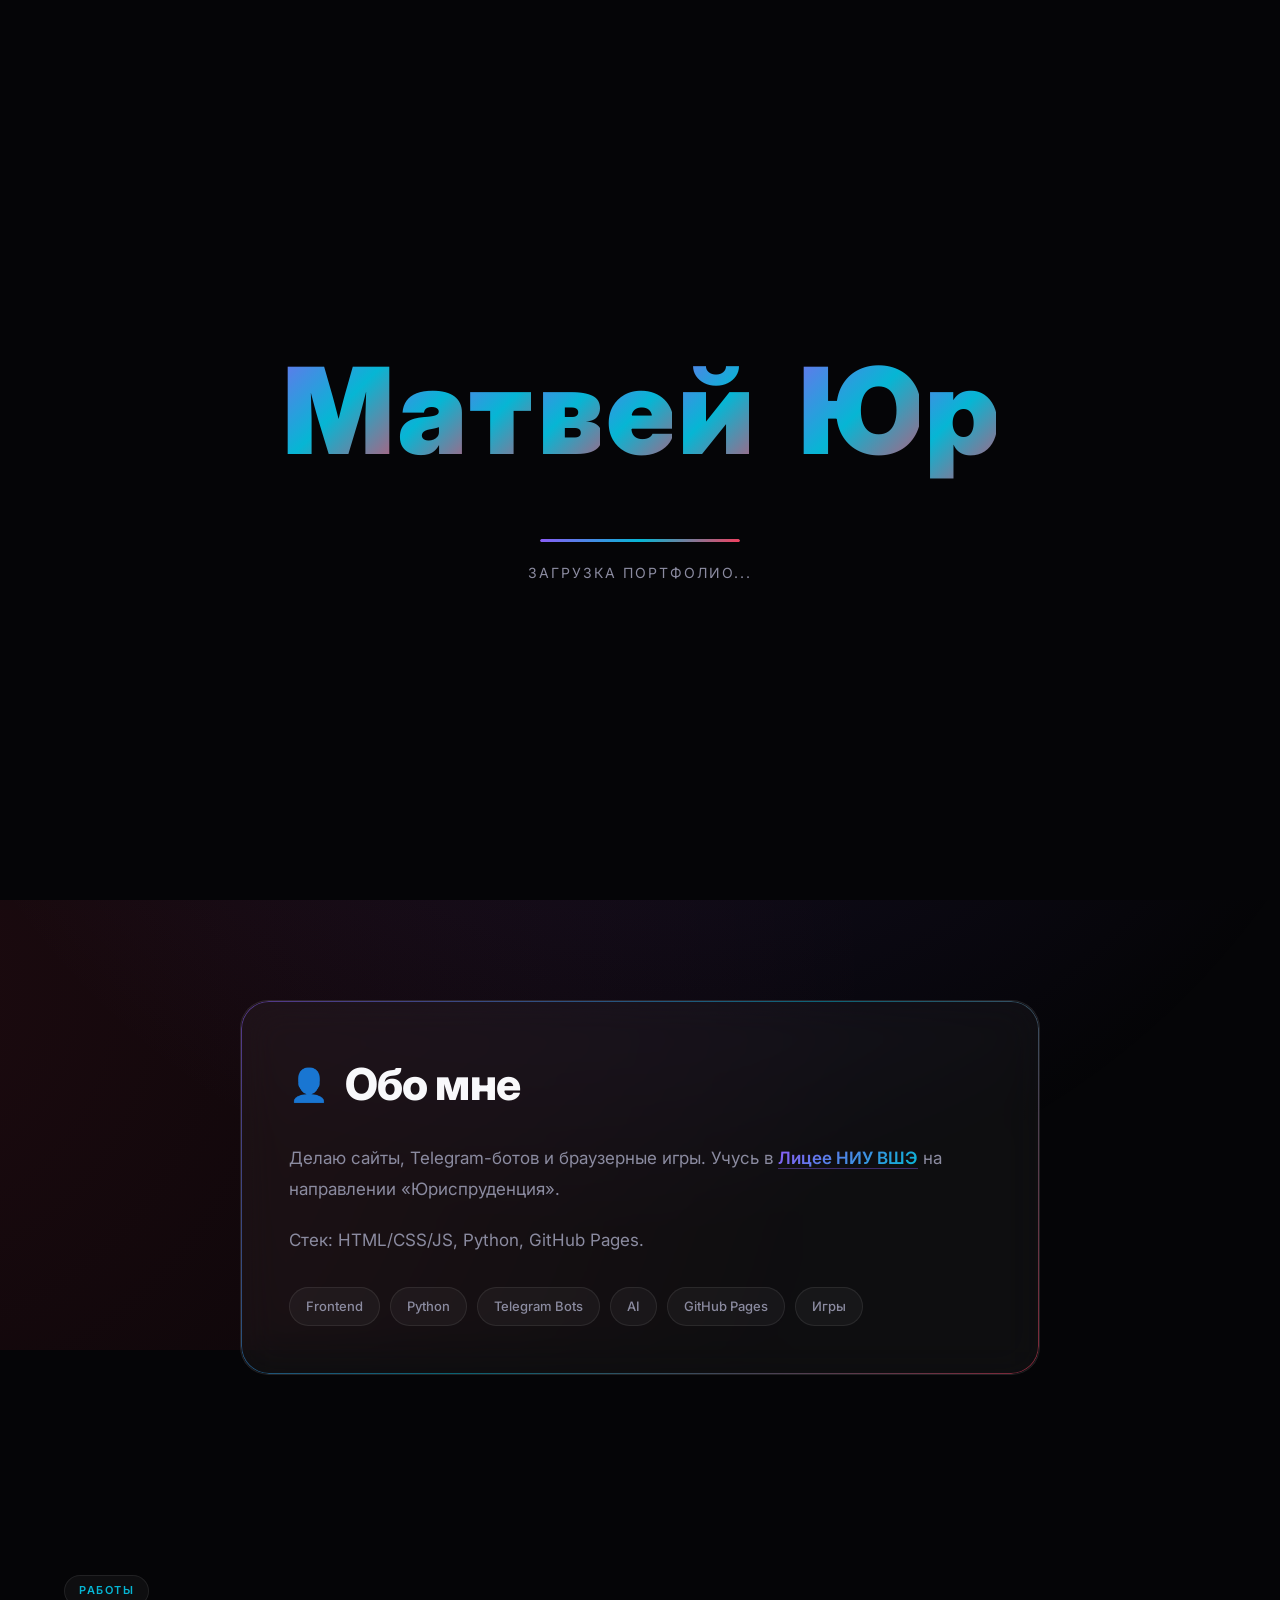
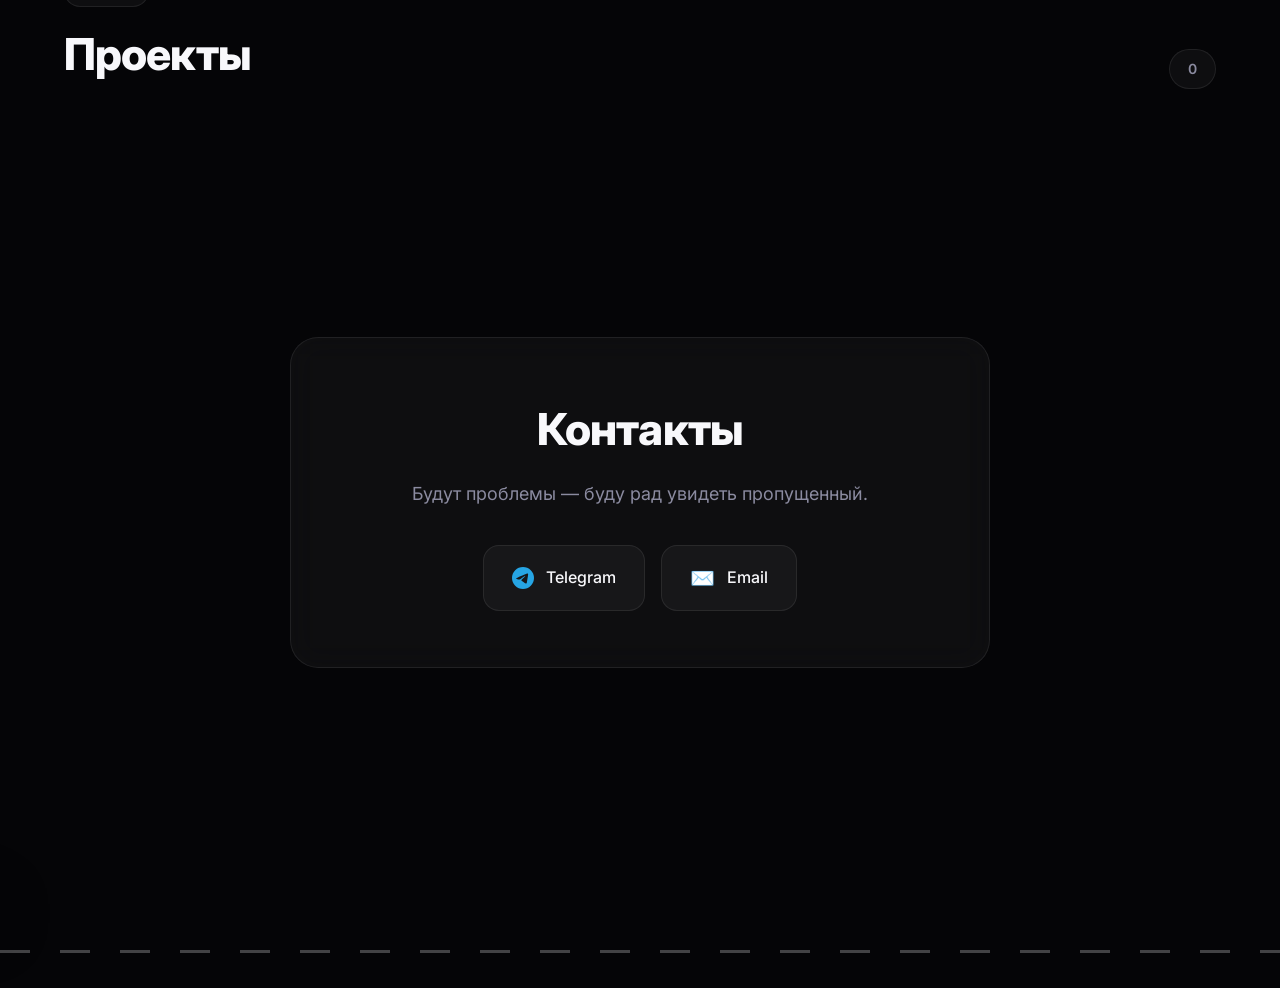
==== index.html @ 7dfa9c14 "Smaller single SVG car with SVG-native wheel rotation" ====
<!DOCTYPE html>
<html lang="ru">
<head>
    <meta charset="UTF-8">
    <meta name="viewport" content="width=device-width, initial-scale=1.0">
    <title>Матвей Юр | Портфолио</title>
    <meta name="description" content="Портфолио Матвея Юра: сайты, боты, игры и эксперименты.">
    <link rel="stylesheet" href="assets/css/style.css">
    <link rel="preconnect" href="https://fonts.googleapis.com">
    <link rel="preconnect" href="https://fonts.gstatic.com" crossorigin>
    <link href="https://fonts.googleapis.com/css2?family=Inter:wght@300;400;500;600;700;800;900&display=swap" rel="stylesheet">
</head>
<body>
    <!-- Loader -->
    <div id="loader" class="loader">
        <div class="loader-content">
            <div class="loader-name">
                <span class="loader-letter">М</span>
                <span class="loader-letter">а</span>
                <span class="loader-letter">т</span>
                <span class="loader-letter">в</span>
                <span class="loader-letter">е</span>
                <span class="loader-letter">й</span>
                <span class="loader-space"></span>
                <span class="loader-letter">Ю</span>
                <span class="loader-letter">р</span>
            </div>
            <div class="loader-bar">
                <div class="loader-progress"></div>
            </div>
            <div class="loader-text">Загрузка портфолио...</div>
        </div>
    </div>

    <!-- Background effects -->
    <div class="gradient-bg"></div>
    <canvas id="particles" class="particles"></canvas>
    <div class="noise-overlay"></div>

    <!-- Navigation -->
    <nav class="nav">
        <a href="#hero" class="nav-logo">МЮ</a>
        <div class="nav-links">
            <a href="#about" class="nav-link">Обо мне</a>
            <a href="#projects" class="nav-link">Проекты</a>
            <a href="#contacts" class="nav-link">Контакты</a>
        </div>
    </nav>

    <!-- Main content -->
    <main class="main">
        <!-- Hero -->
        <section id="hero" class="hero">
            <div class="hero-glow"></div>
            <div class="hero-inner">
                <div class="hero-text">
                    <div class="hero-badge">Портфолио</div>
                    <h1 class="hero-title">
                        <span class="hero-title-line">Матвей</span>
                        <span class="hero-title-line hero-title-accent">Юр</span>
                    </h1>
                    <p class="hero-subtitle" id="hero-subtitle"></p>
                    <div class="hero-actions">
                        <a href="#projects" class="hero-button hero-button-primary">Смотреть проекты</a>
                        <a href="#contacts" class="hero-button hero-button-secondary">Связаться</a>
                    </div>
                </div>
                <div class="hero-image-wrap">
                    <div class="hero-image-frame" id="hero-image-frame">
                        <img src="assets/images/hero.jpg" alt="Матвей Юр" class="hero-image">
                    </div>
                </div>
            </div>
            <div class="hero-scroll">
                <span class="hero-scroll-text">Scroll</span>
                <div class="hero-scroll-line"></div>
            </div>
        </section>

        <!-- About -->
        <section id="about" class="about-section reveal">
            <div class="about-card">
                <div class="about-card-border"></div>
                <div class="about-header">
                    <span class="about-icon">👤</span>
                    <h2 class="section-title">Обо мне</h2>
                </div>
                <p class="about-text">
                    Делаю сайты, Telegram-ботов и браузерные игры. Учусь в <a href="https://school.hse.ru/" target="_blank" rel="noopener noreferrer" class="about-link">Лицее НИУ ВШЭ</a> на направлении «Юриспруденция».
                </p>
                <p class="about-text">
                    Стек: HTML/CSS/JS, Python, GitHub Pages.
                </p>
                <div class="about-tags">
                    <span class="about-tag">Frontend</span>
                    <span class="about-tag">Python</span>
                    <span class="about-tag">Telegram Bots</span>
                    <span class="about-tag">AI</span>
                    <span class="about-tag">GitHub Pages</span>
                    <span class="about-tag">Игры</span>
                </div>
            </div>
        </section>

        <!-- Projects -->
        <section id="projects" class="projects-section reveal">
            <div class="section-header">
                <div class="section-header-left">
                    <span class="section-badge">Работы</span>
                    <h2 class="section-title">Проекты</h2>
                </div>
                <span class="project-count" id="project-count">0</span>
            </div>
            <div class="projects-grid" id="projects-grid">
                <!-- Карточки проектов загружаются из projects.json -->
            </div>
        </section>

        <!-- Contacts -->
        <section id="contacts" class="contacts-section reveal">
            <div class="contacts-card">
                <h2 class="section-title">Контакты</h2>
                <p class="contacts-text">Будут проблемы — буду рад увидеть пропущенный.</p>
                <div class="contacts-links">
                    <a href="https://t.me/Matveyika" class="contact-link" target="_blank" rel="noopener noreferrer">
                        <span class="contact-icon contact-icon-telegram">
                            <svg viewBox="0 0 24 24" fill="currentColor" aria-hidden="true">
                                <path d="M11.944 0A12 12 0 0 0 0 12a12 12 0 0 0 12 12 12 12 0 0 0 12-12A12 12 0 0 0 12 0a12 12 0 0 0-.056 0zm4.962 7.224c.1-.002.321.023.465.14a.506.506 0 0 1 .171.325c.016.093.036.306.02.472-.18 1.898-.962 6.502-1.36 8.627-.168.9-.499 1.201-.82 1.23-.696.065-1.225-.46-1.9-.902-1.056-.693-1.653-1.124-2.678-1.8-1.185-.78-.417-1.21.258-1.91.177-.184 3.247-2.977 3.307-3.23.007-.032.014-.15-.056-.212s-.174-.041-.249-.024c-.106.024-1.793 1.14-5.061 3.345-.48.33-.913.49-1.302.48-.428-.008-1.252-.241-1.865-.44-.751-.245-1.349-.374-1.297-.789.027-.216.325-.437.893-.663 3.498-1.524 5.83-2.529 6.998-3.014 3.332-1.386 4.025-1.627 4.476-1.635z"/>
                            </svg>
                        </span>
                        <span>Telegram</span>
                    </a>
                    <a href="mailto:burmaldacasino@proton.me" class="contact-link">
                        <span class="contact-icon">✉️</span>
                        <span>Email</span>
                    </a>
                </div>
            </div>
        </section>

        <!-- Car Animation -->
        <section class="car-section reveal">
            <div class="car-road"></div>
            <div class="car-scene">
                <div class="car-wrapper">
                    <svg class="car-body" viewBox="0 0 160 70" fill="none" xmlns="http://www.w3.org/2000/svg">
                        <ellipse cx="80" cy="63" rx="68" ry="4" fill="rgba(0,0,0,0.4)"/>
                        <path d="M12 55 L12 37 Q12 31 18 30 L48 29 L62 15 L120 14 L140 28 L157 30 Q162 31 162 37 L162 54 Q162 59 157 59 L144 59 A17 17 0 0 1 110 59 L58 59 A17 17 0 0 1 24 59 L18 59 Q12 59 12 55 Z" fill="#f8f8fb"/>
                        <path d="M12 55 L12 37 Q12 31 18 30 L48 29 L62 15 L120 14 L140 28 L157 30 Q162 31 162 37 L162 54 Q162 59 157 59 L144 59 A17 17 0 0 1 110 59 L58 59 A17 17 0 0 1 24 59 L18 59 Q12 59 12 55 Z" stroke="rgba(255,255,255,0.2)" stroke-width="1" fill="none"/>
                        <path d="M64 18 L118 17 L135 28 L66 28 Z" fill="#111827"/>
                        <path d="M50 30 L60 19 L60 28 Z" fill="#111827"/>
                        <line x1="68" y1="28" x2="68" y2="56" stroke="#e5e7eb" stroke-width="1.5"/>
                        <rect x="72" y="38" width="11" height="2.5" rx="1" fill="#9ca3af"/>
                        <text x="76" y="50" font-family="Inter, sans-serif" font-size="6.5" font-weight="800" fill="#111827" letter-spacing="0.2">#СЕЛА-ДАЛА</text>
                        <ellipse cx="160" cy="39" rx="2" ry="5" fill="#fef08a"/>
                        <ellipse cx="14" cy="39" rx="1.5" ry="4" fill="#dc2626"/>

                        <g class="wheel">
                            <animateTransform attributeName="transform" type="rotate" from="0 46 59" to="360 46 59" dur="0.5s" repeatCount="indefinite"/>
                            <circle cx="46" cy="59" r="14" fill="#111827"/>
                            <circle cx="46" cy="59" r="9" fill="#e5e7eb"/>
                            <circle cx="46" cy="59" r="4" fill="#374151"/>
                            <line x1="46" y1="45" x2="46" y2="73" stroke="#6b7280" stroke-width="2"/>
                            <line x1="32" y1="59" x2="60" y2="59" stroke="#6b7280" stroke-width="2"/>
                        </g>
                        <g class="wheel">
                            <animateTransform attributeName="transform" type="rotate" from="0 127 59" to="360 127 59" dur="0.5s" repeatCount="indefinite"/>
                            <circle cx="127" cy="59" r="14" fill="#111827"/>
                            <circle cx="127" cy="59" r="9" fill="#e5e7eb"/>
                            <circle cx="127" cy="59" r="4" fill="#374151"/>
                            <line x1="127" y1="45" x2="127" y2="73" stroke="#6b7280" stroke-width="2"/>
                            <line x1="113" y1="59" x2="141" y2="59" stroke="#6b7280" stroke-width="2"/>
                        </g>
                    </svg>
                </div>
            </div>
        </section>
    </main>

    <script src="assets/js/main.js"></script>
</body>
</html>
---- assets/css/style.css ----
:root {
    --bg: #050507;
    --bg-secondary: #0c0c12;
    --surface: rgba(255, 255, 255, 0.04);
    --surface-hover: rgba(255, 255, 255, 0.08);
    --border: rgba(255, 255, 255, 0.08);
    --border-hover: rgba(255, 255, 255, 0.2);
    --text: #f8f8fb;
    --text-muted: #8b8ba0;
    --accent: #8b5cf6;
    --accent-2: #06b6d4;
    --accent-3: #f43f5e;
    --accent-gradient: linear-gradient(135deg, #8b5cf6 0%, #06b6d4 50%, #f43f5e 100%);
    --accent-gradient-soft: linear-gradient(135deg, rgba(139, 92, 246, 0.4) 0%, rgba(6, 182, 212, 0.4) 100%);
    --card-shadow: 0 8px 32px rgba(0, 0, 0, 0.4);
    --radius: 28px;
    --radius-sm: 16px;
    --transition: all 0.4s cubic-bezier(0.4, 0, 0.2, 1);
}

* {
    margin: 0;
    padding: 0;
    box-sizing: border-box;
}

html {
    scroll-behavior: smooth;
}

body {
    font-family: 'Inter', -apple-system, BlinkMacSystemFont, sans-serif;
    background: var(--bg);
    color: var(--text);
    min-height: 100vh;
    overflow-x: hidden;
    line-height: 1.6;
}

::-webkit-scrollbar {
    width: 8px;
}

::-webkit-scrollbar-track {
    background: var(--bg);
}

::-webkit-scrollbar-thumb {
    background: var(--accent);
    border-radius: 4px;
}

::-webkit-scrollbar-thumb:hover {
    background: var(--accent-2);
}

/* Loader */
.loader {
    position: fixed;
    inset: 0;
    background: var(--bg);
    display: flex;
    align-items: center;
    justify-content: center;
    z-index: 9999;
    transition: opacity 0.8s ease, visibility 0.8s ease;
}

.loader.hidden {
    opacity: 0;
    visibility: hidden;
    pointer-events: none;
}

.loader-content {
    text-align: center;
    padding: 40px;
}

.loader-name {
    font-size: clamp(36px, 10vw, 120px);
    font-weight: 900;
    letter-spacing: -0.03em;
    margin-bottom: 32px;
    display: flex;
    justify-content: center;
    flex-wrap: wrap;
    gap: 0.05em;
}

.loader-letter {
    display: inline-block;
    background: var(--accent-gradient);
    -webkit-background-clip: text;
    -webkit-text-fill-color: transparent;
    background-clip: text;
    opacity: 0;
    transform: translateY(40px) rotateX(-90deg);
    animation: letterReveal 0.6s cubic-bezier(0.4, 0, 0.2, 1) forwards;
}

.loader-space {
    width: 0.3em;
}

.loader-letter:nth-child(1) { animation-delay: 0.1s; }
.loader-letter:nth-child(2) { animation-delay: 0.18s; }
.loader-letter:nth-child(3) { animation-delay: 0.26s; }
.loader-letter:nth-child(4) { animation-delay: 0.34s; }
.loader-letter:nth-child(5) { animation-delay: 0.42s; }
.loader-letter:nth-child(6) { animation-delay: 0.50s; }
.loader-letter:nth-child(7) { animation-delay: 0.58s; }
.loader-letter:nth-child(8) { animation-delay: 0.66s; }
.loader-letter:nth-child(9) { animation-delay: 0.74s; }

@keyframes letterReveal {
    to {
        opacity: 1;
        transform: translateY(0) rotateX(0);
    }
}

.loader-bar {
    width: 200px;
    height: 3px;
    background: rgba(255, 255, 255, 0.1);
    border-radius: 2px;
    overflow: hidden;
    margin: 0 auto 20px;
}

.loader-progress {
    width: 0%;
    height: 100%;
    background: var(--accent-gradient);
    border-radius: 2px;
    animation: loading 2s cubic-bezier(0.4, 0, 0.2, 1) forwards;
    box-shadow: 0 0 20px rgba(139, 92, 246, 0.5);
}

.loader-text {
    color: var(--text-muted);
    font-size: 14px;
    letter-spacing: 2px;
    text-transform: uppercase;
    animation: pulse 2s ease-in-out infinite;
}

@keyframes loading {
    0% { width: 0%; }
    50% { width: 70%; }
    100% { width: 100%; }
}

@keyframes pulse {
    0%, 100% { opacity: 0.5; }
    50% { opacity: 1; }
}

/* Background */
.gradient-bg {
    position: fixed;
    top: -50%;
    left: -50%;
    width: 200%;
    height: 200%;
    background: radial-gradient(circle at 50% 50%, rgba(139, 92, 246, 0.15) 0%, transparent 50%),
                radial-gradient(circle at 80% 20%, rgba(6, 182, 212, 0.1) 0%, transparent 40%),
                radial-gradient(circle at 20% 80%, rgba(244, 63, 94, 0.1) 0%, transparent 40%);
    animation: gradientMove 20s ease-in-out infinite;
    pointer-events: none;
    z-index: 0;
}

@keyframes gradientMove {
    0%, 100% { transform: translate(0, 0) rotate(0deg); }
    33% { transform: translate(2%, 2%) rotate(5deg); }
    66% { transform: translate(-2%, 1%) rotate(-5deg); }
}

.particles {
    position: fixed;
    top: 0;
    left: 0;
    width: 100%;
    height: 100%;
    pointer-events: none;
    z-index: 1;
}

.noise-overlay {
    position: fixed;
    inset: 0;
    background-image: url("data:image/svg+xml,%3Csvg viewBox='0 0 256 256' xmlns='http://www.w3.org/2000/svg'%3E%3Cfilter id='noiseFilter'%3E%3CfeTurbulence type='fractalNoise' baseFrequency='0.9' numOctaves='4' stitchTiles='stitch'/%3E%3C/filter%3E%3Crect width='100%25' height='100%25' filter='url(%23noiseFilter)'/%3E%3C/svg%3E");
    opacity: 0.03;
    pointer-events: none;
    z-index: 2;
}

/* Navigation */
.nav {
    position: fixed;
    top: 0;
    left: 0;
    right: 0;
    display: flex;
    align-items: center;
    justify-content: space-between;
    padding: 20px 40px;
    z-index: 100;
    background: linear-gradient(to bottom, rgba(5, 5, 7, 0.8), transparent);
    backdrop-filter: blur(10px);
    transition: var(--transition);
}

.nav.scrolled {
    background: rgba(5, 5, 7, 0.9);
    border-bottom: 1px solid var(--border);
}

.nav-logo {
    font-size: 24px;
    font-weight: 900;
    background: var(--accent-gradient);
    -webkit-background-clip: text;
    -webkit-text-fill-color: transparent;
    background-clip: text;
    text-decoration: none;
}

.nav-links {
    display: flex;
    gap: 32px;
}

.nav-link {
    color: var(--text-muted);
    text-decoration: none;
    font-size: 14px;
    font-weight: 500;
    transition: var(--transition);
    position: relative;
}

.nav-link::after {
    content: '';
    position: absolute;
    bottom: -6px;
    left: 0;
    width: 0;
    height: 2px;
    background: var(--accent-gradient);
    transition: width 0.3s ease;
}

.nav-link:hover {
    color: var(--text);
}

.nav-link:hover::after {
    width: 100%;
}

/* Main */
.main {
    position: relative;
    z-index: 3;
    max-width: 1200px;
    margin: 0 auto;
    padding: 0 24px;
}

/* Hero */
.hero {
    min-height: 100vh;
    display: flex;
    flex-direction: column;
    align-items: center;
    justify-content: center;
    text-align: center;
    position: relative;
    padding: 120px 0 80px;
}

.hero-glow {
    position: absolute;
    width: 600px;
    height: 600px;
    background: radial-gradient(circle, rgba(139, 92, 246, 0.3) 0%, transparent 70%);
    border-radius: 50%;
    filter: blur(60px);
    animation: glowPulse 4s ease-in-out infinite;
    pointer-events: none;
}

@keyframes glowPulse {
    0%, 100% { transform: scale(1); opacity: 0.6; }
    50% { transform: scale(1.2); opacity: 0.9; }
}

.hero-inner {
    position: relative;
    z-index: 2;
    width: 100%;
    max-width: 1200px;
    display: grid;
    grid-template-columns: 1fr 1fr;
    align-items: center;
    gap: 60px;
    text-align: left;
}

.hero-text {
    max-width: 600px;
}

.hero-image-wrap {
    display: flex;
    justify-content: center;
    align-items: center;
    animation: fadeUp 0.8s ease-out 0.5s both;
    perspective: 1000px;
    transform-style: preserve-3d;
}

.hero-image-frame {
    position: relative;
    padding: 0;
    border-radius: 32px;
    background: transparent;
    transform-style: preserve-3d;
    transition: transform 0.15s ease-out;
    will-change: transform;
}

.hero-image-frame::before {
    content: '';
    position: absolute;
    inset: -20px;
    border-radius: 40px;
    background: var(--accent-gradient);
    filter: blur(40px);
    z-index: -1;
    opacity: 0.35;
    transform: translateZ(-50px);
}

.hero-image-frame::after {
    content: '';
    position: absolute;
    bottom: -30px;
    left: 10%;
    right: 10%;
    height: 40px;
    border-radius: 50%;
    background: radial-gradient(ellipse, rgba(0, 0, 0, 0.6) 0%, transparent 70%);
    transform: translateZ(-60px) rotateX(60deg);
    z-index: -2;
}

.hero-image {
    display: block;
    width: 100%;
    max-width: 420px;
    height: auto;
    max-height: 65vh;
    object-fit: cover;
    border-radius: 32px;
    transform: translateZ(30px);
    filter: drop-shadow(0 25px 50px rgba(0, 0, 0, 0.5));
}

.hero-badge {
    display: inline-block;
    padding: 10px 22px;
    background: var(--surface);
    border: 1px solid var(--border);
    border-radius: 999px;
    font-size: 12px;
    font-weight: 600;
    letter-spacing: 2px;
    text-transform: uppercase;
    color: var(--accent-2);
    margin-bottom: 32px;
    backdrop-filter: blur(10px);
    animation: fadeUp 0.8s ease-out 0.2s both;
}

.hero-title {
    font-size: clamp(56px, 14vw, 160px);
    font-weight: 900;
    line-height: 0.9;
    letter-spacing: -0.04em;
    margin-bottom: 28px;
    animation: fadeUp 0.8s ease-out 0.4s both;
}

.hero-title-line {
    display: block;
    background: linear-gradient(135deg, #fff 0%, #a0a0b0 100%);
    -webkit-background-clip: text;
    -webkit-text-fill-color: transparent;
    background-clip: text;
}

.hero-title-accent {
    background: var(--accent-gradient);
    -webkit-background-clip: text;
    -webkit-text-fill-color: transparent;
    background-clip: text;
    animation: gradientText 3s ease-in-out infinite;
    background-size: 200% 200%;
}

@keyframes gradientText {
    0%, 100% { background-position: 0% 50%; }
    50% { background-position: 100% 50%; }
}

.hero-subtitle {
    font-size: clamp(18px, 3vw, 24px);
    color: var(--text-muted);
    max-width: 520px;
    margin-bottom: 40px;
    line-height: 1.6;
    min-height: 1.6em;
    animation: fadeUp 0.8s ease-out 0.6s both;
}

.hero-subtitle .cursor {
    display: inline-block;
    width: 3px;
    height: 1.1em;
    background: var(--accent-2);
    margin-left: 4px;
    animation: blink 1s step-end infinite;
    vertical-align: text-bottom;
}

@keyframes blink {
    0%, 100% { opacity: 1; }
    50% { opacity: 0; }
}

.hero-actions {
    display: flex;
    gap: 16px;
    justify-content: flex-start;
    flex-wrap: wrap;
    animation: fadeUp 0.8s ease-out 0.8s both;
}

.hero-button {
    display: inline-flex;
    align-items: center;
    justify-content: center;
    gap: 10px;
    padding: 16px 32px;
    border-radius: 999px;
    font-weight: 600;
    font-size: 15px;
    text-decoration: none;
    transition: var(--transition);
    position: relative;
    overflow: hidden;
}

.hero-button-primary {
    background: var(--accent-gradient);
    color: #fff;
    box-shadow: 0 10px 40px rgba(139, 92, 246, 0.4);
}

.hero-button-primary:hover {
    transform: translateY(-3px);
    box-shadow: 0 20px 60px rgba(139, 92, 246, 0.5);
}

.hero-button-secondary {
    background: var(--surface);
    color: var(--text);
    border: 1px solid var(--border);
    backdrop-filter: blur(10px);
}

.hero-button-secondary:hover {
    background: var(--surface-hover);
    border-color: var(--border-hover);
    transform: translateY(-3px);
}

.hero-scroll {
    position: absolute;
    bottom: 40px;
    left: 50%;
    transform: translateX(-50%);
    display: flex;
    flex-direction: column;
    align-items: center;
    gap: 12px;
    animation: fadeUp 1s ease-out 1.2s both;
}

.hero-scroll-text {
    font-size: 11px;
    letter-spacing: 2px;
    text-transform: uppercase;
    color: var(--text-muted);
}

.hero-scroll-line {
    width: 1px;
    height: 60px;
    background: linear-gradient(to bottom, var(--accent), transparent);
    animation: scrollLine 2s ease-in-out infinite;
}

@keyframes scrollLine {
    0%, 100% { transform: scaleY(0); transform-origin: top; }
    50% { transform: scaleY(1); transform-origin: top; }
    51% { transform-origin: bottom; }
    100% { transform: scaleY(0); transform-origin: bottom; }
}

/* Sections */
section {
    padding: 100px 0;
}

.section-header {
    display: flex;
    align-items: flex-end;
    justify-content: space-between;
    margin-bottom: 48px;
    gap: 16px;
    flex-wrap: wrap;
}

.section-header-left {
    display: flex;
    flex-direction: column;
    gap: 12px;
}

.section-badge {
    display: inline-block;
    padding: 6px 14px;
    background: var(--surface);
    border: 1px solid var(--border);
    border-radius: 999px;
    font-size: 11px;
    font-weight: 600;
    letter-spacing: 1.5px;
    text-transform: uppercase;
    color: var(--accent-2);
    width: fit-content;
}

.section-title {
    font-size: clamp(28px, 5vw, 44px);
    font-weight: 800;
    letter-spacing: -0.02em;
}

.project-count {
    padding: 8px 18px;
    background: var(--surface);
    border: 1px solid var(--border);
    border-radius: 999px;
    font-size: 14px;
    font-weight: 600;
    color: var(--text-muted);
}

/* About */
.about-section {
    display: flex;
    justify-content: center;
}

.about-card {
    position: relative;
    width: 100%;
    max-width: 800px;
    background: var(--surface);
    border: 1px solid var(--border);
    border-radius: var(--radius);
    padding: 48px;
    overflow: hidden;
    backdrop-filter: blur(20px);
}

.about-card-border {
    position: absolute;
    inset: 0;
    border-radius: var(--radius);
    padding: 1px;
    background: var(--accent-gradient);
    -webkit-mask: linear-gradient(#fff 0 0) content-box, linear-gradient(#fff 0 0);
    mask: linear-gradient(#fff 0 0) content-box, linear-gradient(#fff 0 0);
    -webkit-mask-composite: xor;
    mask-composite: exclude;
    opacity: 0.5;
    transition: opacity 0.4s ease;
}

.about-card:hover .about-card-border {
    opacity: 1;
}

.about-header {
    display: flex;
    align-items: center;
    gap: 16px;
    margin-bottom: 24px;
}

.about-icon {
    font-size: 32px;
}

.about-text {
    color: var(--text-muted);
    font-size: 17px;
    line-height: 1.8;
    margin-bottom: 20px;
}

.about-link {
    color: var(--text);
    text-decoration: none;
    font-weight: 600;
    background: linear-gradient(135deg, var(--accent) 0%, var(--accent-2) 100%);
    -webkit-background-clip: text;
    -webkit-text-fill-color: transparent;
    background-clip: text;
    border-bottom: 1px solid rgba(139, 92, 246, 0.4);
    transition: var(--transition);
}

.about-link:hover {
    border-bottom-color: var(--accent-2);
}

.about-tags {
    display: flex;
    flex-wrap: wrap;
    gap: 10px;
    margin-top: 32px;
}

.about-tag {
    padding: 8px 16px;
    background: rgba(255, 255, 255, 0.04);
    border: 1px solid var(--border);
    border-radius: 999px;
    font-size: 13px;
    font-weight: 500;
    color: var(--text-muted);
    transition: var(--transition);
}

.about-tag:hover {
    border-color: var(--accent);
    color: var(--text);
    transform: translateY(-2px);
}

/* Projects */
.projects-grid {
    display: grid;
    grid-template-columns: repeat(auto-fill, minmax(360px, 1fr));
    gap: 28px;
}

.project-card {
    position: relative;
    background: var(--surface);
    border: 1px solid var(--border);
    border-radius: var(--radius);
    padding: 32px;
    overflow: hidden;
    transition: var(--transition);
    backdrop-filter: blur(16px);
    display: flex;
    flex-direction: column;
    min-height: 280px;
}

.project-card::before {
    content: '';
    position: absolute;
    top: 0;
    left: 0;
    right: 0;
    height: 3px;
    background: var(--accent-gradient);
    transform: scaleX(0);
    transform-origin: left;
    transition: transform 0.6s cubic-bezier(0.4, 0, 0.2, 1);
}

.project-card:hover {
    transform: translateY(-10px);
    border-color: var(--border-hover);
    box-shadow: 0 24px 70px rgba(0, 0, 0, 0.5), 0 0 50px rgba(139, 92, 246, 0.15);
}

.project-card:hover::before {
    transform: scaleX(1);
}

.project-icon {
    width: 64px;
    height: 64px;
    border-radius: var(--radius-sm);
    display: flex;
    align-items: center;
    justify-content: center;
    font-size: 30px;
    margin-bottom: 24px;
    background: var(--accent-gradient-soft);
    border: 1px solid rgba(139, 92, 246, 0.3);
    transition: var(--transition);
}

.project-card:hover .project-icon {
    transform: scale(1.1) rotate(-5deg);
}

.project-title {
    font-size: 24px;
    font-weight: 700;
    margin-bottom: 12px;
}

.project-description {
    color: var(--text-muted);
    font-size: 15px;
    line-height: 1.7;
    margin-bottom: 20px;
    flex-grow: 1;
}

.project-tags {
    display: flex;
    flex-wrap: wrap;
    gap: 8px;
    margin-bottom: 28px;
}

.project-tag {
    padding: 6px 14px;
    background: rgba(255, 255, 255, 0.04);
    border: 1px solid var(--border);
    border-radius: 999px;
    font-size: 12px;
    font-weight: 500;
    color: var(--text-muted);
    transition: var(--transition);
}

.project-card:hover .project-tag {
    background: rgba(139, 92, 246, 0.1);
    border-color: rgba(139, 92, 246, 0.3);
}

.project-card-actions {
    display: flex;
    flex-direction: column;
    gap: 12px;
    margin-top: auto;
}

.project-link {
    display: inline-flex;
    align-items: center;
    justify-content: center;
    gap: 10px;
    width: 100%;
    padding: 15px 26px;
    text-decoration: none;
    border-radius: var(--radius-sm);
    font-weight: 600;
    font-size: 15px;
    transition: var(--transition);
    position: relative;
    overflow: hidden;
}

.project-link-external {
    background: var(--accent-gradient);
    color: #fff;
}

.project-link-external::after {
    content: '→';
    transition: transform 0.3s ease;
}

.project-link-external:hover {
    transform: translateY(-2px);
    box-shadow: 0 10px 30px rgba(139, 92, 246, 0.4);
}

.project-link-external:hover::after {
    transform: translateX(4px);
}

.project-link-detail {
    background: transparent;
    color: var(--text);
    border: 1px solid var(--border);
}

.project-link-detail::after {
    content: '→';
    transition: transform 0.3s ease;
}

.project-link-detail:hover {
    background: var(--surface-hover);
    border-color: var(--border-hover);
    transform: translateY(-2px);
}

.project-link-detail:hover::after {
    transform: translateX(4px);
}

/* Contacts */
.contacts-section {
    display: flex;
    justify-content: center;
}

.contacts-card {
    width: 100%;
    max-width: 700px;
    text-align: center;
    background: var(--surface);
    border: 1px solid var(--border);
    border-radius: var(--radius);
    padding: 56px 48px;
    backdrop-filter: blur(16px);
}

.contacts-text {
    color: var(--text-muted);
    font-size: 18px;
    margin: 16px 0 36px;
}

.contacts-links {
    display: flex;
    justify-content: center;
    gap: 16px;
    flex-wrap: wrap;
}

.contact-link {
    display: inline-flex;
    align-items: center;
    gap: 12px;
    padding: 16px 28px;
    background: var(--surface);
    border: 1px solid var(--border);
    border-radius: var(--radius-sm);
    color: var(--text);
    text-decoration: none;
    font-weight: 500;
    transition: var(--transition);
}

.contact-link:hover {
    border-color: var(--accent);
    background: rgba(139, 92, 246, 0.1);
    transform: translateY(-4px);
}

.contact-icon {
    font-size: 20px;
}

.contact-icon-telegram {
    display: inline-flex;
    align-items: center;
    justify-content: center;
    width: 22px;
    height: 22px;
    color: #26a5e4;
}

.contact-icon-telegram svg {
    width: 100%;
    height: 100%;
}

/* Car animation */
.car-section {
    position: relative;
    width: 100vw;
    margin-left: calc(-50vw + 50%);
    padding: 60px 0 50px;
    overflow: hidden;
    min-height: 150px;
}

.car-road {
    position: absolute;
    bottom: 35px;
    left: 0;
    right: 0;
    height: 3px;
    background: repeating-linear-gradient(
        90deg,
        rgba(255, 255, 255, 0.25) 0,
        rgba(255, 255, 255, 0.25) 30px,
        transparent 30px,
        transparent 60px
    );
    animation: roadMove 1s linear infinite;
}

@keyframes roadMove {
    from { background-position: 0 0; }
    to { background-position: -60px 0; }
}

.car-scene {
    position: relative;
    width: 100%;
    height: 110px;
}

.car-wrapper {
    position: absolute;
    bottom: 12px;
    left: 0;
    width: 140px;
    transform: translateX(-100%);
    animation: carDrive 12s linear infinite;
}

@keyframes carDrive {
    0% {
        transform: translateX(-100%);
    }
    100% {
        transform: translateX(calc(100vw + 100%));
    }
}

.car-body {
    width: 100%;
    height: auto;
    display: block;
    filter: drop-shadow(0 10px 25px rgba(0, 0, 0, 0.3));
}

/* Reveal animation */
.reveal {
    opacity: 0;
    transform: translateY(40px);
    transition: opacity 0.8s ease, transform 0.8s ease;
}

.reveal.active {
    opacity: 1;
    transform: translateY(0);
}

/* Animations */
@keyframes heartbeat {
    0%, 100% { transform: scale(1); }
    50% { transform: scale(1.2); }
}

@keyframes fadeUp {
    from {
        opacity: 0;
        transform: translateY(30px);
    }
    to {
        opacity: 1;
        transform: translateY(0);
    }
}

/* Responsive */
@media (max-width: 768px) {
    .nav {
        padding: 16px 20px;
    }

    .nav-links {
        gap: 20px;
    }

    .nav-link {
        font-size: 13px;
    }

    .main {
        padding: 0 16px;
    }

    .hero {
        padding: 100px 0 60px;
        min-height: auto;
    }

    .hero-inner {
        grid-template-columns: 1fr;
        gap: 40px;
        text-align: center;
    }

    .hero-text {
        max-width: 100%;
        order: 2;
    }

    .hero-image-wrap {
        order: 1;
    }

    .hero-image {
        max-width: 280px;
        max-height: 50vh;
    }

    .hero-actions {
        flex-direction: column;
        justify-content: center;
        width: 100%;
        max-width: 300px;
        margin: 0 auto;
    }

    .about-card,
    .contacts-card {
        padding: 32px 24px;
    }

    .projects-grid {
        grid-template-columns: 1fr;
        gap: 20px;
    }

    .project-card {
        padding: 24px;
    }

    .contacts-links {
        flex-direction: column;
        align-items: stretch;
    }

    .car-section {
        padding: 40px 0 35px;
        min-height: 110px;
    }

    .car-wrapper {
        width: 110px;
    }

    .car-scene {
        height: 90px;
    }
}
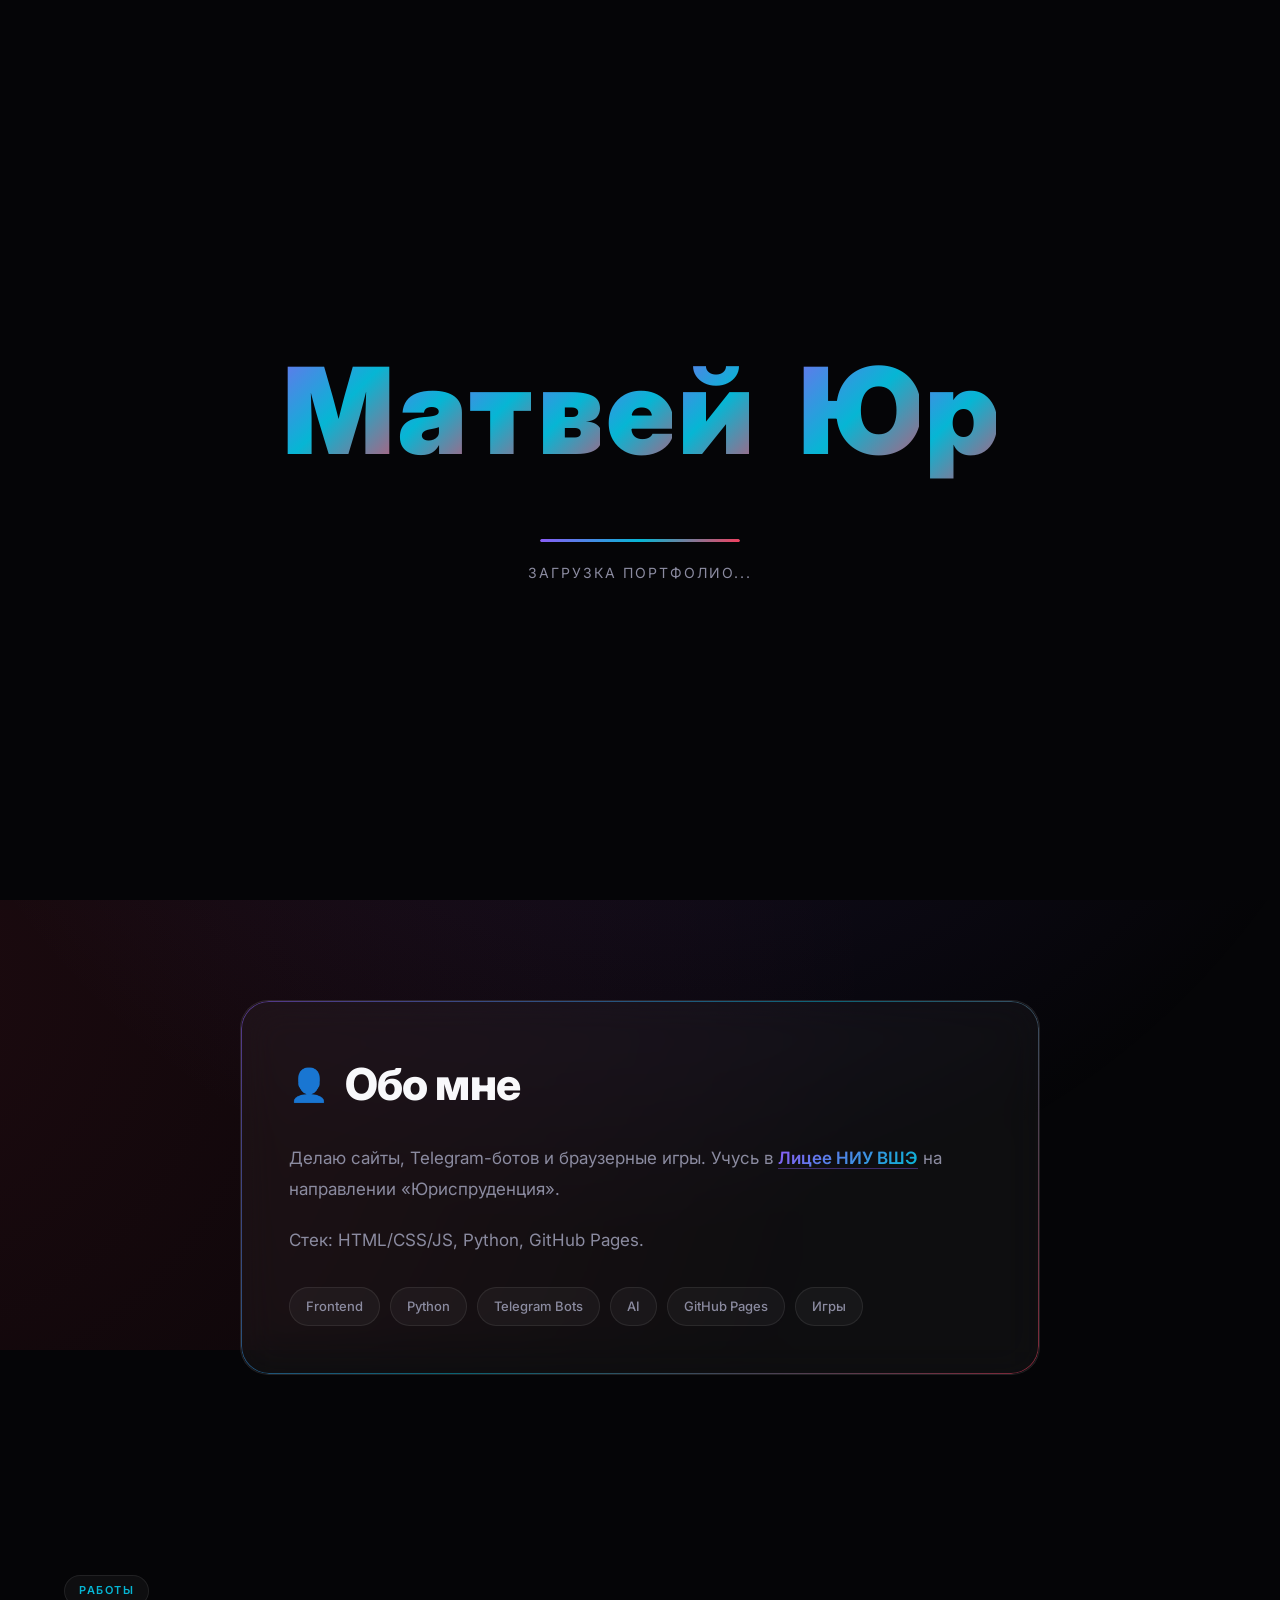
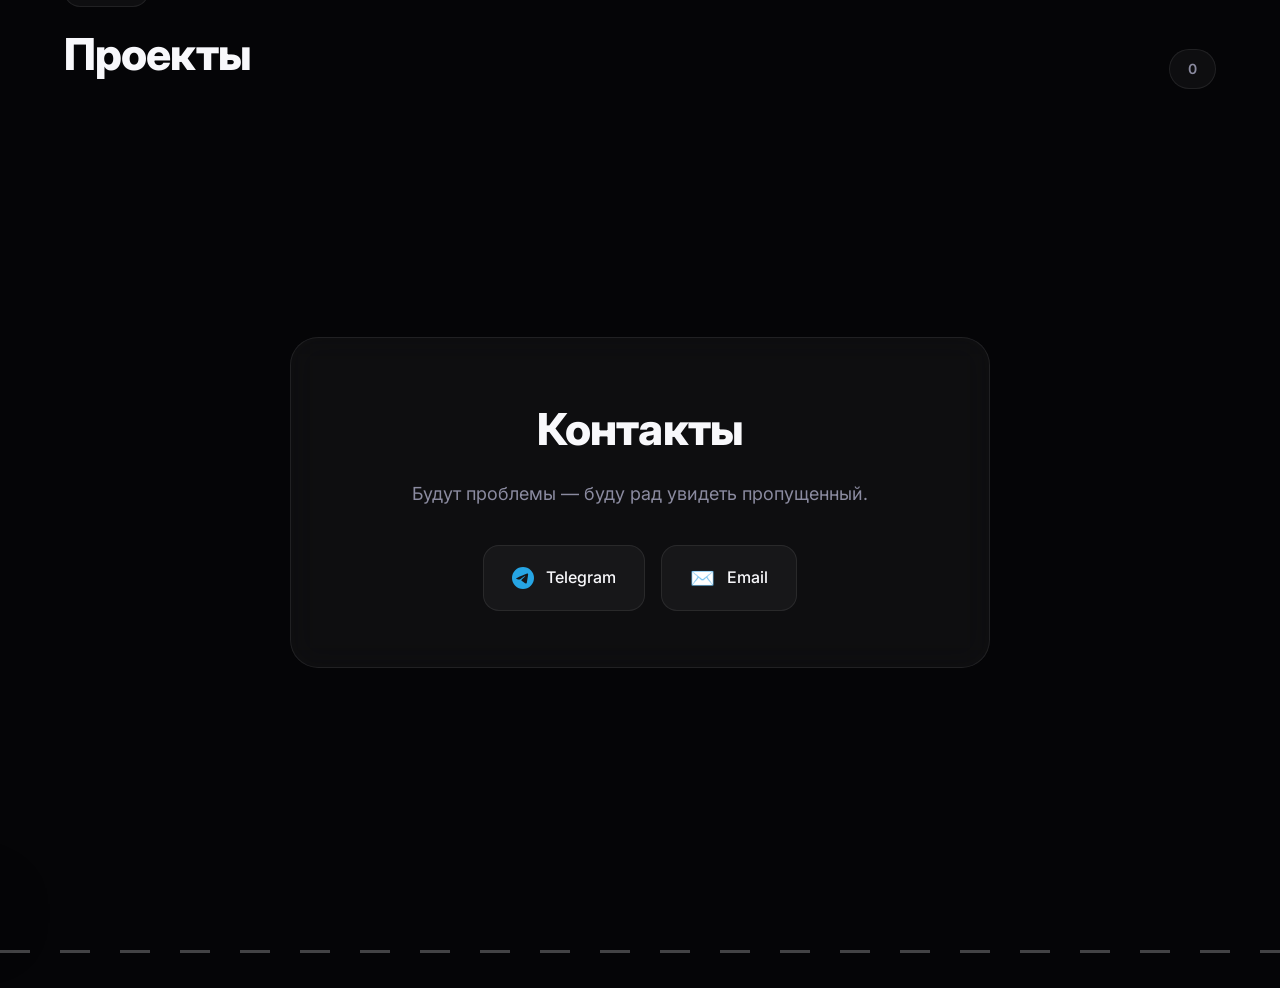
==== commit ac86c135: "Move #СЕЛА-ДАЛА to windshield, car drives forward" ====
--- a/index.html
+++ b/index.html
@@ -147,11 +147,17 @@
                         <ellipse cx="80" cy="63" rx="68" ry="4" fill="rgba(0,0,0,0.4)"/>
                         <path d="M12 55 L12 37 Q12 31 18 30 L48 29 L62 15 L120 14 L140 28 L157 30 Q162 31 162 37 L162 54 Q162 59 157 59 L144 59 A17 17 0 0 1 110 59 L58 59 A17 17 0 0 1 24 59 L18 59 Q12 59 12 55 Z" fill="#f8f8fb"/>
                         <path d="M12 55 L12 37 Q12 31 18 30 L48 29 L62 15 L120 14 L140 28 L157 30 Q162 31 162 37 L162 54 Q162 59 157 59 L144 59 A17 17 0 0 1 110 59 L58 59 A17 17 0 0 1 24 59 L18 59 Q12 59 12 55 Z" stroke="rgba(255,255,255,0.2)" stroke-width="1" fill="none"/>
+
+                        <!-- windshield -->
+                        <path d="M120 15 L138 28 L118 28 L102 16 Z" fill="#1e1b4b"/>
+                        <text x="108" y="25" font-family="Inter, sans-serif" font-size="5" font-weight="800" fill="#f8f8fb" letter-spacing="0.1">#СЕЛА-ДАЛА</text>
+
+                        <!-- side window -->
                         <path d="M64 18 L118 17 L135 28 L66 28 Z" fill="#111827"/>
                         <path d="M50 30 L60 19 L60 28 Z" fill="#111827"/>
+
                         <line x1="68" y1="28" x2="68" y2="56" stroke="#e5e7eb" stroke-width="1.5"/>
                         <rect x="72" y="38" width="11" height="2.5" rx="1" fill="#9ca3af"/>
-                        <text x="76" y="50" font-family="Inter, sans-serif" font-size="6.5" font-weight="800" fill="#111827" letter-spacing="0.2">#СЕЛА-ДАЛА</text>
                         <ellipse cx="160" cy="39" rx="2" ry="5" fill="#fef08a"/>
                         <ellipse cx="14" cy="39" rx="1.5" ry="4" fill="#dc2626"/>
 
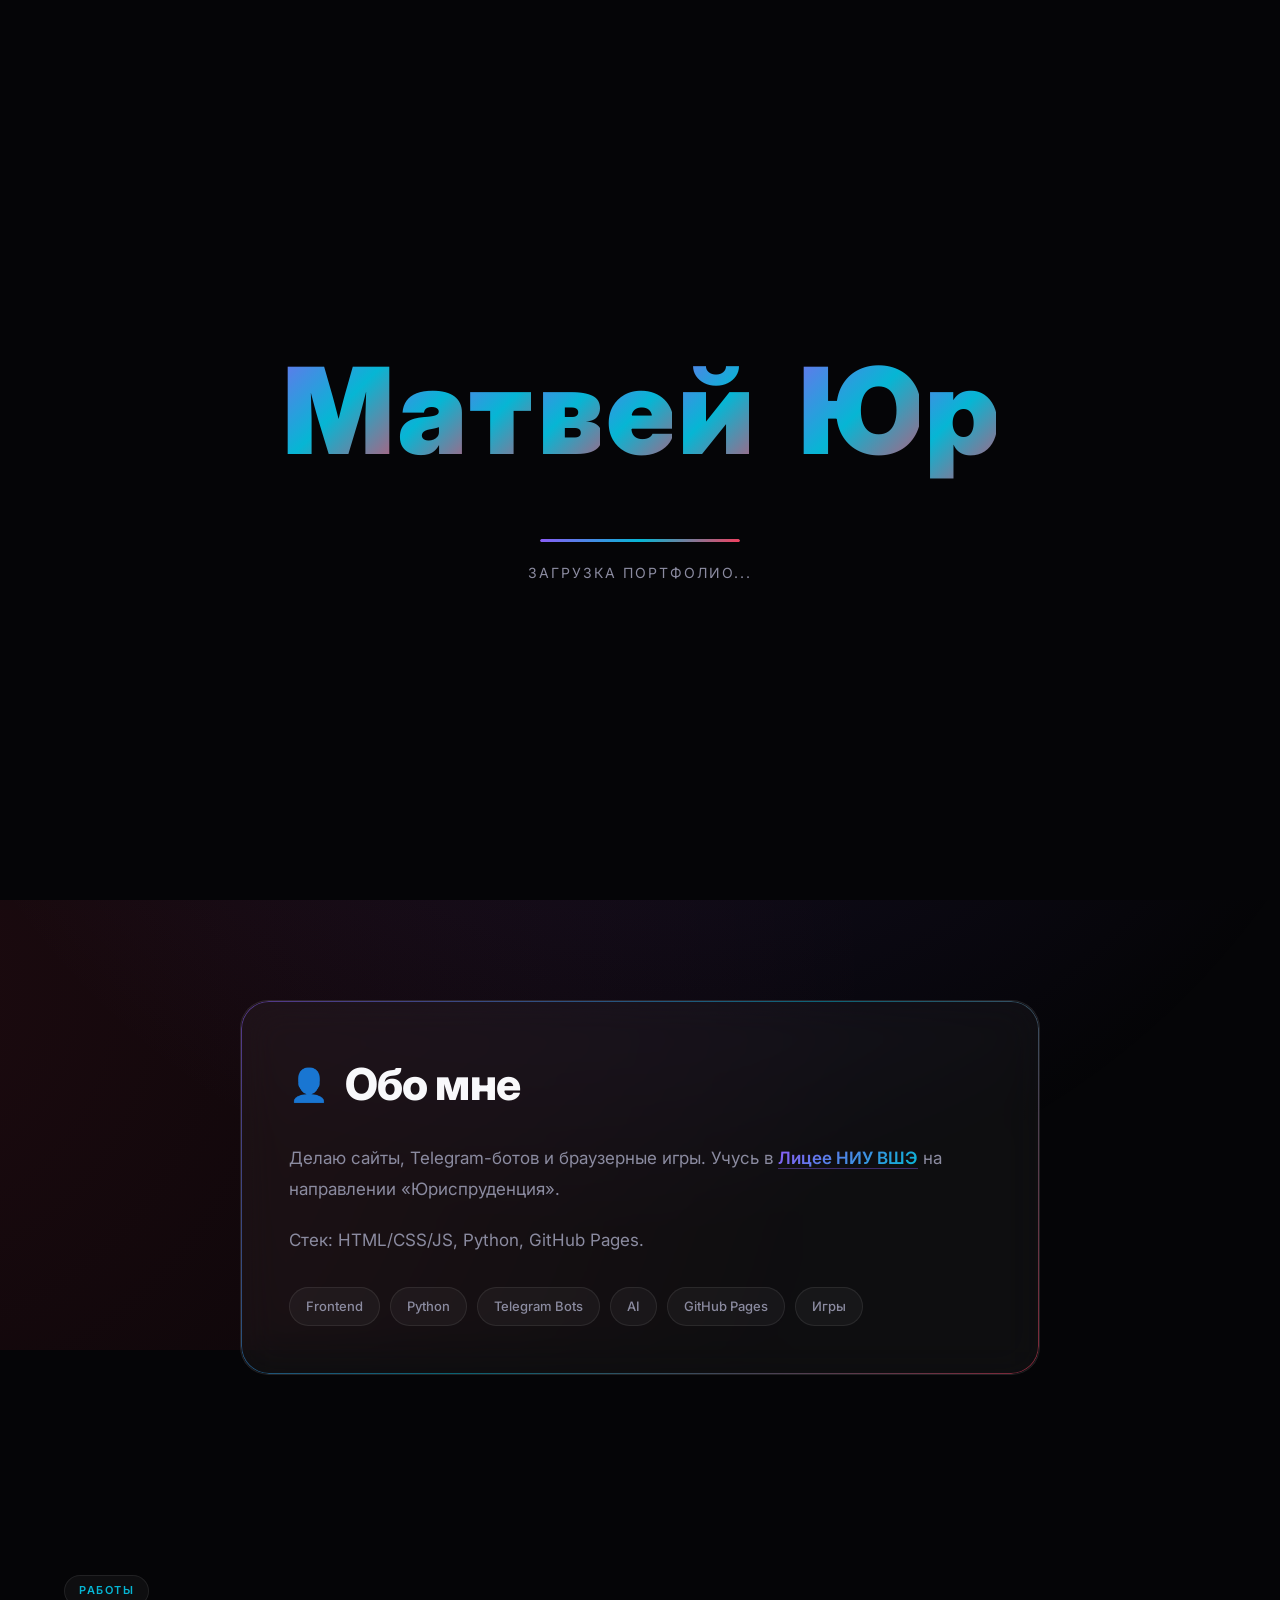
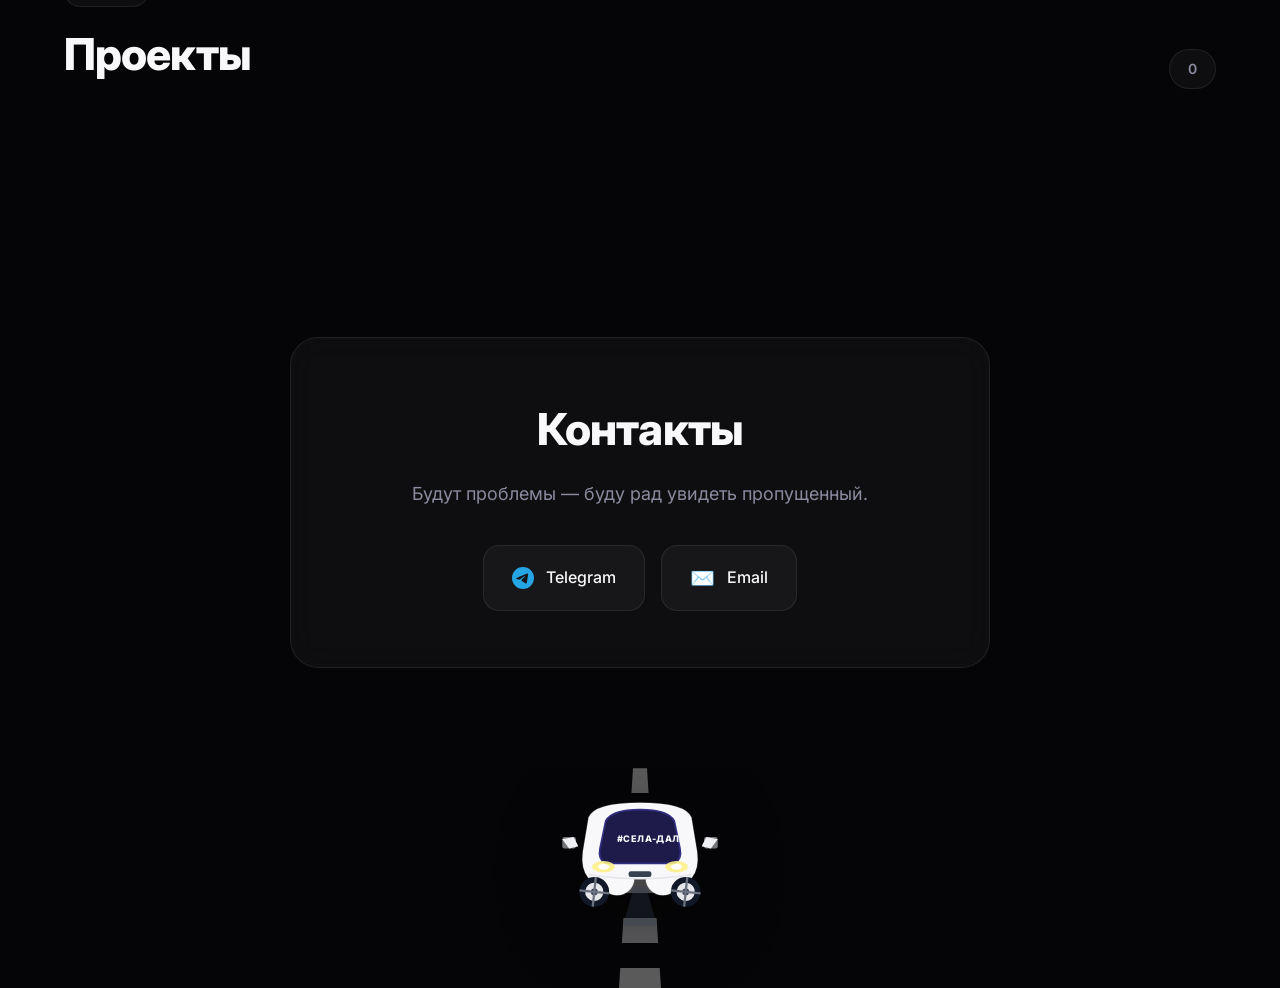
==== commit b94d0b11: "Front-view car driving toward viewer with road perspective" ====
--- a/index.html
+++ b/index.html
@@ -143,39 +143,57 @@
             <div class="car-road"></div>
             <div class="car-scene">
                 <div class="car-wrapper">
-                    <svg class="car-body" viewBox="0 0 160 70" fill="none" xmlns="http://www.w3.org/2000/svg">
-                        <ellipse cx="80" cy="63" rx="68" ry="4" fill="rgba(0,0,0,0.4)"/>
-                        <path d="M12 55 L12 37 Q12 31 18 30 L48 29 L62 15 L120 14 L140 28 L157 30 Q162 31 162 37 L162 54 Q162 59 157 59 L144 59 A17 17 0 0 1 110 59 L58 59 A17 17 0 0 1 24 59 L18 59 Q12 59 12 55 Z" fill="#f8f8fb"/>
-                        <path d="M12 55 L12 37 Q12 31 18 30 L48 29 L62 15 L120 14 L140 28 L157 30 Q162 31 162 37 L162 54 Q162 59 157 59 L144 59 A17 17 0 0 1 110 59 L58 59 A17 17 0 0 1 24 59 L18 59 Q12 59 12 55 Z" stroke="rgba(255,255,255,0.2)" stroke-width="1" fill="none"/>
+                    <svg class="car-body" viewBox="0 0 140 120" fill="none" xmlns="http://www.w3.org/2000/svg">
+                        <!-- road perspective -->
+                        <path d="M55 120 L65 85 L75 85 L85 120 Z" fill="#374151" opacity="0.3"/>
+
+                        <!-- left mirror -->
+                        <path d="M8 52 L2 44 L12 42 L16 50 Z" fill="#f8f8fb"/>
+                        <rect x="2" y="42" width="12" height="10" rx="2" fill="#e5e7eb" opacity="0.5"/>
+
+                        <!-- right mirror -->
+                        <path d="M132 52 L138 44 L128 42 L124 50 Z" fill="#f8f8fb"/>
+                        <rect x="126" y="42" width="12" height="10" rx="2" fill="#e5e7eb" opacity="0.5"/>
+
+                        <!-- body -->
+                        <path d="M20 55 L25 25 Q30 12 70 12 Q110 12 115 25 L120 55 Q122 70 115 78 L105 78 A15 15 0 0 1 75 78 L65 78 A15 15 0 0 1 35 78 L25 78 Q18 70 20 55 Z" fill="#f8f8fb"/>
+                        <path d="M20 55 L25 25 Q30 12 70 12 Q110 12 115 25 L120 55 Q122 70 115 78 L105 78 A15 15 0 0 1 75 78 L65 78 A15 15 0 0 1 35 78 L25 78 Q18 70 20 55 Z" stroke="rgba(255,255,255,0.2)" stroke-width="1" fill="none"/>
 
                         <!-- windshield -->
-                        <path d="M120 15 L138 28 L118 28 L102 16 Z" fill="#1e1b4b"/>
-                        <text x="108" y="25" font-family="Inter, sans-serif" font-size="5" font-weight="800" fill="#f8f8fb" letter-spacing="0.1">#СЕЛА-ДАЛА</text>
-
-                        <!-- side window -->
-                        <path d="M64 18 L118 17 L135 28 L66 28 Z" fill="#111827"/>
-                        <path d="M50 30 L60 19 L60 28 Z" fill="#111827"/>
-
-                        <line x1="68" y1="28" x2="68" y2="56" stroke="#e5e7eb" stroke-width="1.5"/>
-                        <rect x="72" y="38" width="11" height="2.5" rx="1" fill="#9ca3af"/>
-                        <ellipse cx="160" cy="39" rx="2" ry="5" fill="#fef08a"/>
-                        <ellipse cx="14" cy="39" rx="1.5" ry="4" fill="#dc2626"/>
-
+                        <path d="M35 52 L40 28 Q45 18 70 18 Q95 18 100 28 L105 52 Q107 62 100 65 L40 65 Q33 62 35 52 Z" fill="#1e1b4b"/>
+                        <path d="M35 52 L40 28 Q45 18 70 18 Q95 18 100 28 L105 52 Q107 62 100 65 L40 65 Q33 62 35 52 Z" stroke="#312e81" stroke-width="1.5" fill="none"/>
+
+                        <!-- text on windshield -->
+                        <text x="50" y="46" font-family="Inter, sans-serif" font-size="8" font-weight="800" fill="#f8f8fb" letter-spacing="0.3">#СЕЛА-ДАЛА</text>
+
+                        <!-- hood line -->
+                        <path d="M25 75 Q70 82 115 75" stroke="#e5e7eb" stroke-width="1.5" fill="none"/>
+
+                        <!-- headlights -->
+                        <ellipse cx="38" cy="68" rx="10" ry="5" fill="#fef08a" opacity="0.9"/>
+                        <ellipse cx="102" cy="68" rx="10" ry="5" fill="#fef08a" opacity="0.9"/>
+                        <ellipse cx="38" cy="68" rx="5" ry="2.5" fill="#fff"/>
+                        <ellipse cx="102" cy="68" rx="5" ry="2.5" fill="#fff"/>
+
+                        <!-- grille -->
+                        <rect x="60" y="72" width="20" height="5" rx="2" fill="#374151"/>
+
+                        <!-- wheels -->
                         <g class="wheel">
-                            <animateTransform attributeName="transform" type="rotate" from="0 46 59" to="360 46 59" dur="0.5s" repeatCount="indefinite"/>
-                            <circle cx="46" cy="59" r="14" fill="#111827"/>
-                            <circle cx="46" cy="59" r="9" fill="#e5e7eb"/>
-                            <circle cx="46" cy="59" r="4" fill="#374151"/>
-                            <line x1="46" y1="45" x2="46" y2="73" stroke="#6b7280" stroke-width="2"/>
-                            <line x1="32" y1="59" x2="60" y2="59" stroke="#6b7280" stroke-width="2"/>
+                            <animateTransform attributeName="transform" type="rotate" from="0 30 90" to="360 30 90" dur="0.5s" repeatCount="indefinite"/>
+                            <circle cx="30" cy="90" r="13" fill="#111827"/>
+                            <circle cx="30" cy="90" r="8" fill="#e5e7eb"/>
+                            <circle cx="30" cy="90" r="3" fill="#374151"/>
+                            <line x1="30" y1="77" x2="30" y2="103" stroke="#6b7280" stroke-width="2"/>
+                            <line x1="17" y1="90" x2="43" y2="90" stroke="#6b7280" stroke-width="2"/>
                         </g>
                         <g class="wheel">
-                            <animateTransform attributeName="transform" type="rotate" from="0 127 59" to="360 127 59" dur="0.5s" repeatCount="indefinite"/>
-                            <circle cx="127" cy="59" r="14" fill="#111827"/>
-                            <circle cx="127" cy="59" r="9" fill="#e5e7eb"/>
-                            <circle cx="127" cy="59" r="4" fill="#374151"/>
-                            <line x1="127" y1="45" x2="127" y2="73" stroke="#6b7280" stroke-width="2"/>
-                            <line x1="113" y1="59" x2="141" y2="59" stroke="#6b7280" stroke-width="2"/>
+                            <animateTransform attributeName="transform" type="rotate" from="0 110 90" to="360 110 90" dur="0.5s" repeatCount="indefinite"/>
+                            <circle cx="110" cy="90" r="13" fill="#111827"/>
+                            <circle cx="110" cy="90" r="8" fill="#e5e7eb"/>
+                            <circle cx="110" cy="90" r="3" fill="#374151"/>
+                            <line x1="110" y1="77" x2="110" y2="103" stroke="#6b7280" stroke-width="2"/>
+                            <line x1="97" y1="90" x2="123" y2="90" stroke="#6b7280" stroke-width="2"/>
                         </g>
                     </svg>
                 </div>
--- a/assets/css/style.css
+++ b/assets/css/style.css
@@ -908,23 +908,25 @@
 
 .car-road {
     position: absolute;
-    bottom: 35px;
-    left: 0;
-    right: 0;
-    height: 3px;
+    bottom: 0;
+    left: 50%;
+    transform: translateX(-50%);
+    width: 140px;
+    height: 100%;
     background: repeating-linear-gradient(
-        90deg,
-        rgba(255, 255, 255, 0.25) 0,
-        rgba(255, 255, 255, 0.25) 30px,
-        transparent 30px,
-        transparent 60px
+        180deg,
+        rgba(255, 255, 255, 0.35) 0,
+        rgba(255, 255, 255, 0.35) 25px,
+        transparent 25px,
+        transparent 50px
     );
-    animation: roadMove 1s linear infinite;
+    clip-path: polygon(35% 100%, 65% 100%, 55% 0, 45% 0);
+    animation: roadMove 0.6s linear infinite;
 }
 
 @keyframes roadMove {
     from { background-position: 0 0; }
-    to { background-position: -60px 0; }
+    to { background-position: 0 50px; }
 }
 
 .car-scene {
@@ -936,18 +938,21 @@
 .car-wrapper {
     position: absolute;
     bottom: 12px;
-    left: 0;
-    width: 140px;
-    transform: translateX(-100%);
-    animation: carDrive 12s linear infinite;
-}
-
-@keyframes carDrive {
-    0% {
-        transform: translateX(-100%);
-    }
-    100% {
-        transform: translateX(calc(100vw + 100%));
+    left: 50%;
+    width: 160px;
+    transform: translateX(-50%);
+    animation: carIdle 2s ease-in-out infinite;
+}
+
+@keyframes carIdle {
+    0%, 100% {
+        transform: translateX(-50%) translateY(0);
+    }
+    25% {
+        transform: translateX(-50%) translateY(-2px);
+    }
+    75% {
+        transform: translateX(-50%) translateY(-1px);
     }
 }
 
@@ -955,7 +960,7 @@
     width: 100%;
     height: auto;
     display: block;
-    filter: drop-shadow(0 10px 25px rgba(0, 0, 0, 0.3));
+    filter: drop-shadow(0 15px 40px rgba(0, 0, 0, 0.4));
 }
 
 /* Reveal animation */
@@ -1063,10 +1068,14 @@
     }
 
     .car-wrapper {
+        width: 130px;
+    }
+
+    .car-scene {
+        height: 120px;
+    }
+
+    .car-road {
         width: 110px;
     }
-
-    .car-scene {
-        height: 90px;
-    }
-}
+}
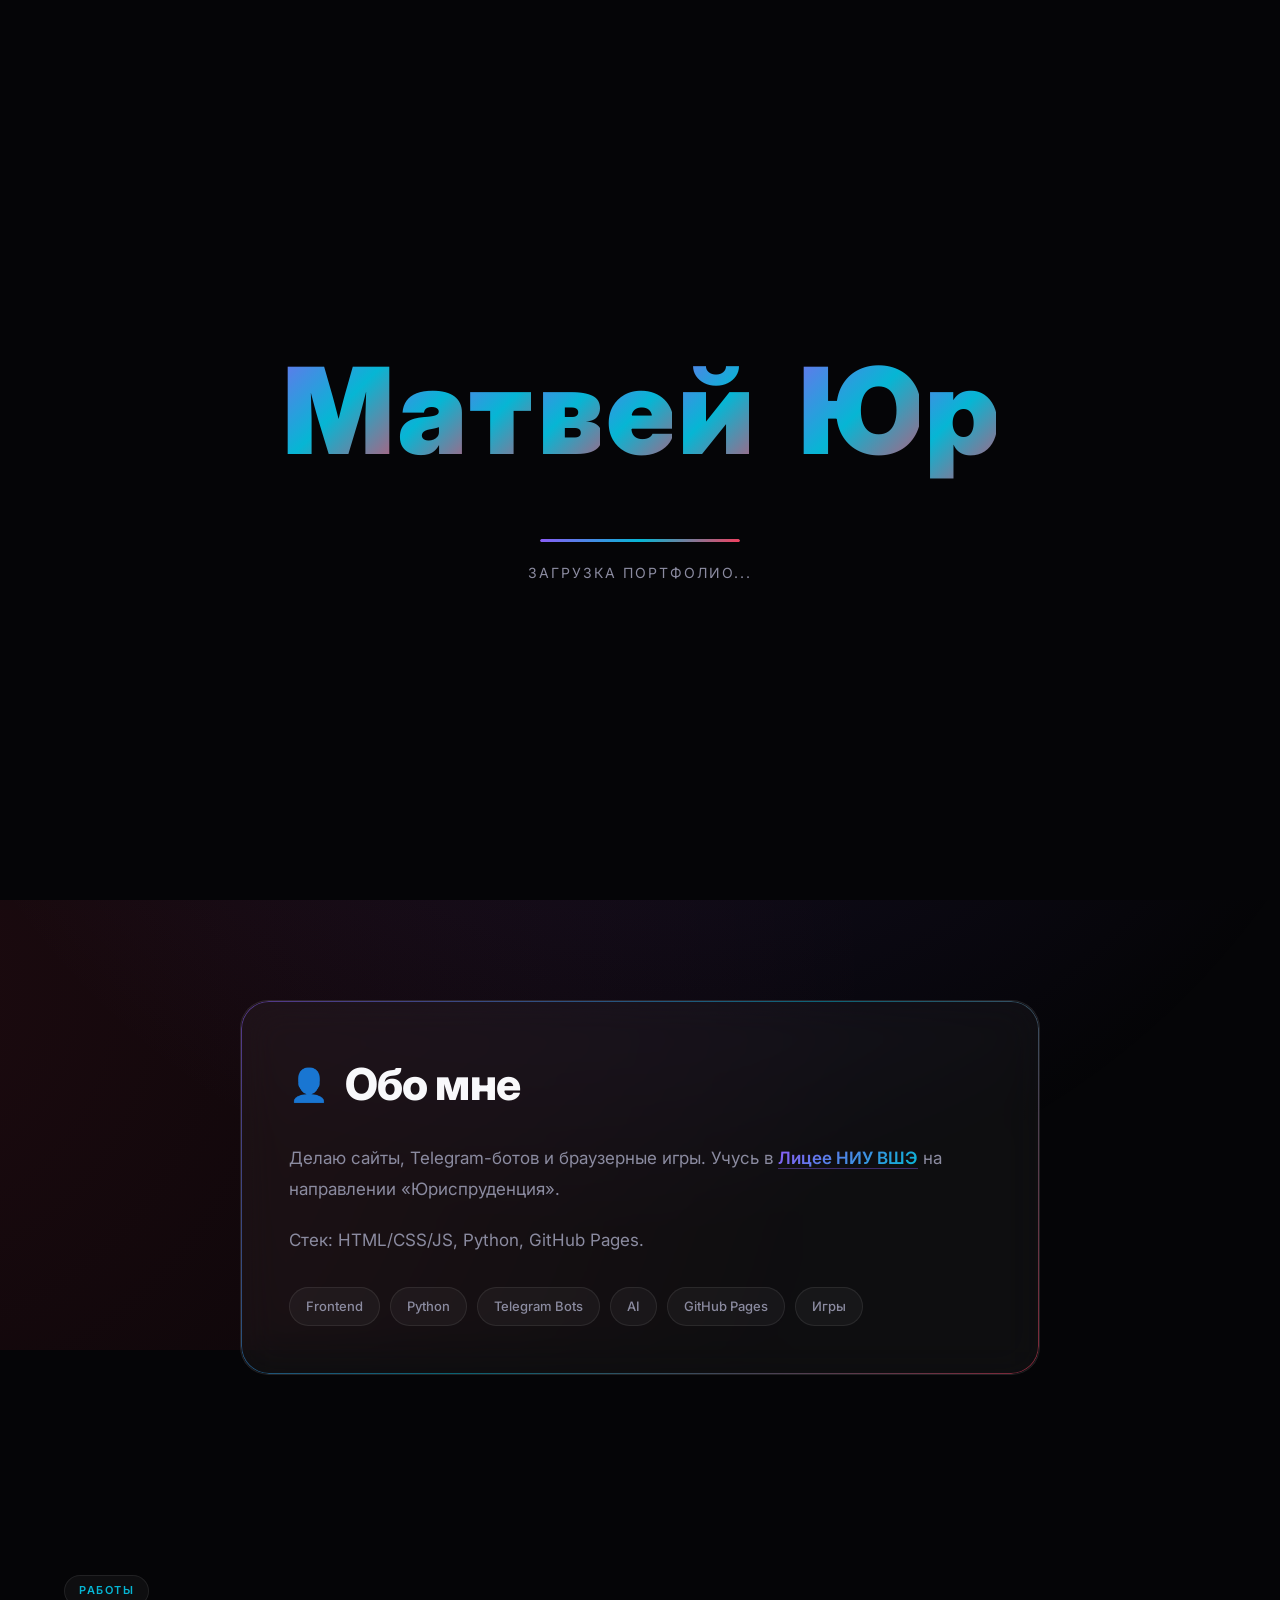
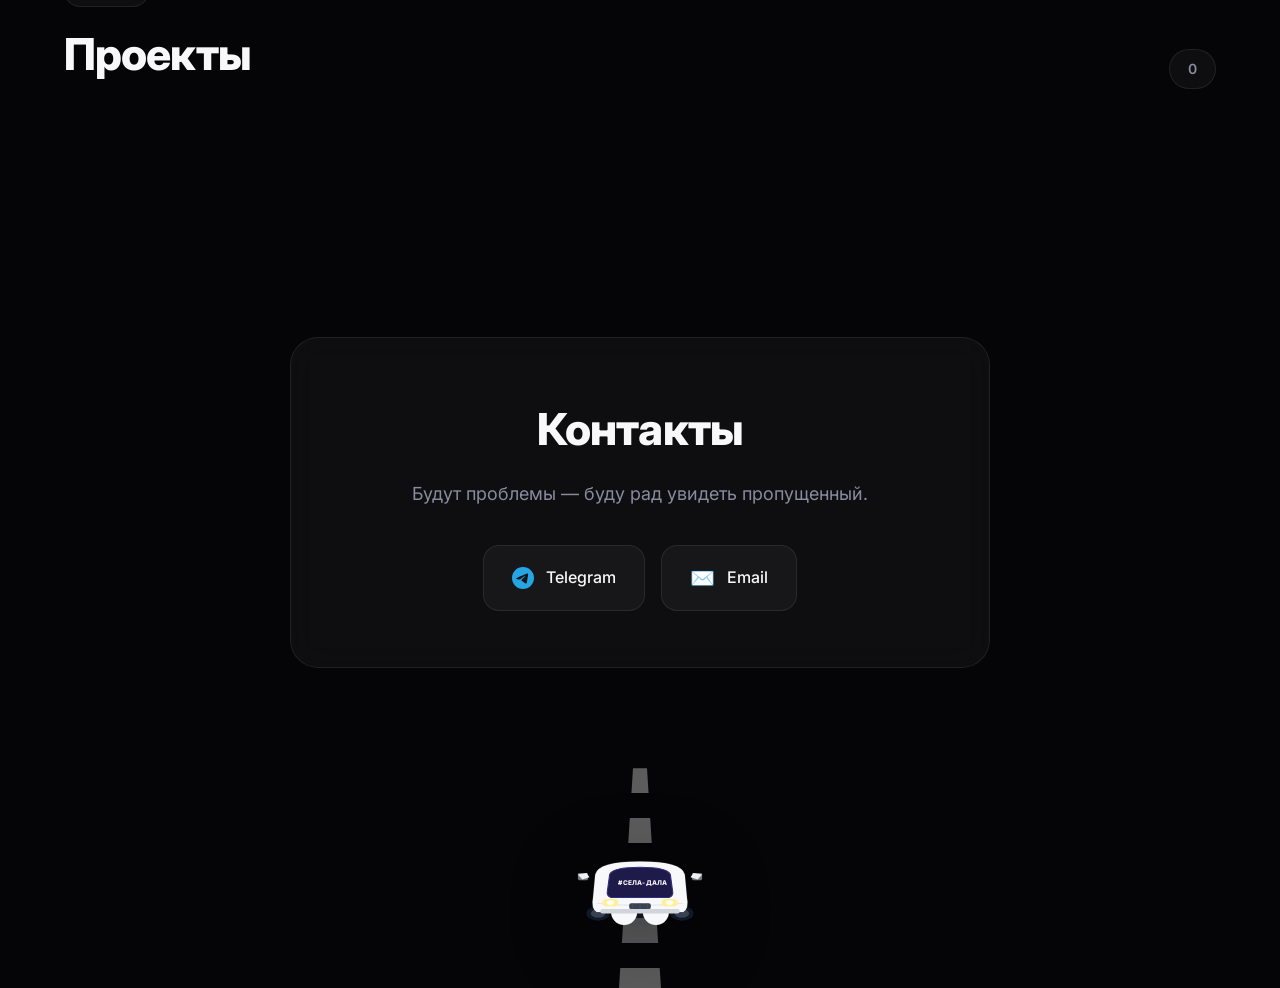
==== commit c8bc243e: "More realistic front-view car, static wheels, smaller size" ====
--- a/index.html
+++ b/index.html
@@ -143,58 +143,52 @@
             <div class="car-road"></div>
             <div class="car-scene">
                 <div class="car-wrapper">
-                    <svg class="car-body" viewBox="0 0 140 120" fill="none" xmlns="http://www.w3.org/2000/svg">
+                    <svg class="car-body" viewBox="0 0 180 110" fill="none" xmlns="http://www.w3.org/2000/svg">
                         <!-- road perspective -->
-                        <path d="M55 120 L65 85 L75 85 L85 120 Z" fill="#374151" opacity="0.3"/>
+                        <path d="M70 110 L82 80 L98 80 L110 110 Z" fill="#374151" opacity="0.25"/>
+
+                        <!-- wheels -->
+                        <ellipse cx="32" cy="92" rx="16" ry="10" fill="#111827"/>
+                        <ellipse cx="148" cy="92" rx="16" ry="10" fill="#111827"/>
+                        <ellipse cx="32" cy="92" rx="10" ry="6" fill="#374151"/>
+                        <ellipse cx="148" cy="92" rx="10" ry="6" fill="#374151"/>
 
                         <!-- left mirror -->
-                        <path d="M8 52 L2 44 L12 42 L16 50 Z" fill="#f8f8fb"/>
-                        <rect x="2" y="42" width="12" height="10" rx="2" fill="#e5e7eb" opacity="0.5"/>
+                        <path d="M10 45 L4 38 L16 36 L20 42 Z" fill="#f8f8fb"/>
+                        <rect x="4" y="36" width="14" height="10" rx="2" fill="#e5e7eb" opacity="0.5"/>
 
                         <!-- right mirror -->
-                        <path d="M132 52 L138 44 L128 42 L124 50 Z" fill="#f8f8fb"/>
-                        <rect x="126" y="42" width="12" height="10" rx="2" fill="#e5e7eb" opacity="0.5"/>
+                        <path d="M170 45 L176 38 L164 36 L160 42 Z" fill="#f8f8fb"/>
+                        <rect x="162" y="36" width="14" height="10" rx="2" fill="#e5e7eb" opacity="0.5"/>
 
                         <!-- body -->
-                        <path d="M20 55 L25 25 Q30 12 70 12 Q110 12 115 25 L120 55 Q122 70 115 78 L105 78 A15 15 0 0 1 75 78 L65 78 A15 15 0 0 1 35 78 L25 78 Q18 70 20 55 Z" fill="#f8f8fb"/>
-                        <path d="M20 55 L25 25 Q30 12 70 12 Q110 12 115 25 L120 55 Q122 70 115 78 L105 78 A15 15 0 0 1 75 78 L65 78 A15 15 0 0 1 35 78 L25 78 Q18 70 20 55 Z" stroke="rgba(255,255,255,0.2)" stroke-width="1" fill="none"/>
+                        <path d="M25 70 L28 38 Q32 20 90 20 Q148 20 152 38 L155 70 Q158 85 150 90 L130 90 A18 18 0 0 1 94 90 L86 90 A18 18 0 0 1 50 90 L30 90 Q22 85 25 70 Z" fill="#f8f8fb"/>
+                        <path d="M25 70 L28 38 Q32 20 90 20 Q148 20 152 38 L155 70 Q158 85 150 90 L130 90 A18 18 0 0 1 94 90 L86 90 A18 18 0 0 1 50 90 L30 90 Q22 85 25 70 Z" stroke="rgba(255,255,255,0.2)" stroke-width="1" fill="none"/>
 
                         <!-- windshield -->
-                        <path d="M35 52 L40 28 Q45 18 70 18 Q95 18 100 28 L105 52 Q107 62 100 65 L40 65 Q33 62 35 52 Z" fill="#1e1b4b"/>
-                        <path d="M35 52 L40 28 Q45 18 70 18 Q95 18 100 28 L105 52 Q107 62 100 65 L40 65 Q33 62 35 52 Z" stroke="#312e81" stroke-width="1.5" fill="none"/>
+                        <path d="M45 60 L48 38 Q52 28 90 28 Q128 28 132 38 L135 60 Q137 68 130 70 L50 70 Q43 68 45 60 Z" fill="#1e1b4b"/>
+                        <path d="M45 60 L48 38 Q52 28 90 28 Q128 28 132 38 L135 60 Q137 68 130 70 L50 70 Q43 68 45 60 Z" stroke="#312e81" stroke-width="1.5" fill="none"/>
 
                         <!-- text on windshield -->
-                        <text x="50" y="46" font-family="Inter, sans-serif" font-size="8" font-weight="800" fill="#f8f8fb" letter-spacing="0.3">#СЕЛА-ДАЛА</text>
-
-                        <!-- hood line -->
-                        <path d="M25 75 Q70 82 115 75" stroke="#e5e7eb" stroke-width="1.5" fill="none"/>
+                        <text x="60" y="52" font-family="Inter, sans-serif" font-size="9" font-weight="800" fill="#f8f8fb" letter-spacing="0.3">#СЕЛА-ДАЛА</text>
+
+                        <!-- hood -->
+                        <path d="M30 78 Q90 84 150 78" stroke="#e5e7eb" stroke-width="1.5" fill="none"/>
 
                         <!-- headlights -->
-                        <ellipse cx="38" cy="68" rx="10" ry="5" fill="#fef08a" opacity="0.9"/>
-                        <ellipse cx="102" cy="68" rx="10" ry="5" fill="#fef08a" opacity="0.9"/>
-                        <ellipse cx="38" cy="68" rx="5" ry="2.5" fill="#fff"/>
-                        <ellipse cx="102" cy="68" rx="5" ry="2.5" fill="#fff"/>
+                        <rect x="38" y="72" width="22" height="10" rx="5" fill="#fef08a" opacity="0.9"/>
+                        <rect x="120" y="72" width="22" height="10" rx="5" fill="#fef08a" opacity="0.9"/>
+                        <rect x="44" y="74" width="10" height="6" rx="3" fill="#fff"/>
+                        <rect x="126" y="74" width="10" height="6" rx="3" fill="#fff"/>
 
                         <!-- grille -->
-                        <rect x="60" y="72" width="20" height="5" rx="2" fill="#374151"/>
-
-                        <!-- wheels -->
-                        <g class="wheel">
-                            <animateTransform attributeName="transform" type="rotate" from="0 30 90" to="360 30 90" dur="0.5s" repeatCount="indefinite"/>
-                            <circle cx="30" cy="90" r="13" fill="#111827"/>
-                            <circle cx="30" cy="90" r="8" fill="#e5e7eb"/>
-                            <circle cx="30" cy="90" r="3" fill="#374151"/>
-                            <line x1="30" y1="77" x2="30" y2="103" stroke="#6b7280" stroke-width="2"/>
-                            <line x1="17" y1="90" x2="43" y2="90" stroke="#6b7280" stroke-width="2"/>
-                        </g>
-                        <g class="wheel">
-                            <animateTransform attributeName="transform" type="rotate" from="0 110 90" to="360 110 90" dur="0.5s" repeatCount="indefinite"/>
-                            <circle cx="110" cy="90" r="13" fill="#111827"/>
-                            <circle cx="110" cy="90" r="8" fill="#e5e7eb"/>
-                            <circle cx="110" cy="90" r="3" fill="#374151"/>
-                            <line x1="110" y1="77" x2="110" y2="103" stroke="#6b7280" stroke-width="2"/>
-                            <line x1="97" y1="90" x2="123" y2="90" stroke="#6b7280" stroke-width="2"/>
-                        </g>
+                        <rect x="75" y="78" width="30" height="8" rx="3" fill="#374151"/>
+                        <line x1="80" y1="78" x2="80" y2="86" stroke="#4b5563" stroke-width="1"/>
+                        <line x1="90" y1="78" x2="90" y2="86" stroke="#4b5563" stroke-width="1"/>
+                        <line x1="100" y1="78" x2="100" y2="86" stroke="#4b5563" stroke-width="1"/>
+
+                        <!-- bumper -->
+                        <rect x="35" y="86" width="110" height="6" rx="3" fill="#d1d5db"/>
                     </svg>
                 </div>
             </div>
--- a/assets/css/style.css
+++ b/assets/css/style.css
@@ -939,7 +939,7 @@
     position: absolute;
     bottom: 12px;
     left: 50%;
-    width: 160px;
+    width: 130px;
     transform: translateX(-50%);
     animation: carIdle 2s ease-in-out infinite;
 }
@@ -1068,14 +1068,14 @@
     }
 
     .car-wrapper {
-        width: 130px;
+        width: 100px;
     }
 
     .car-scene {
-        height: 120px;
+        height: 100px;
     }
 
     .car-road {
-        width: 110px;
-    }
-}
+        width: 90px;
+    }
+}
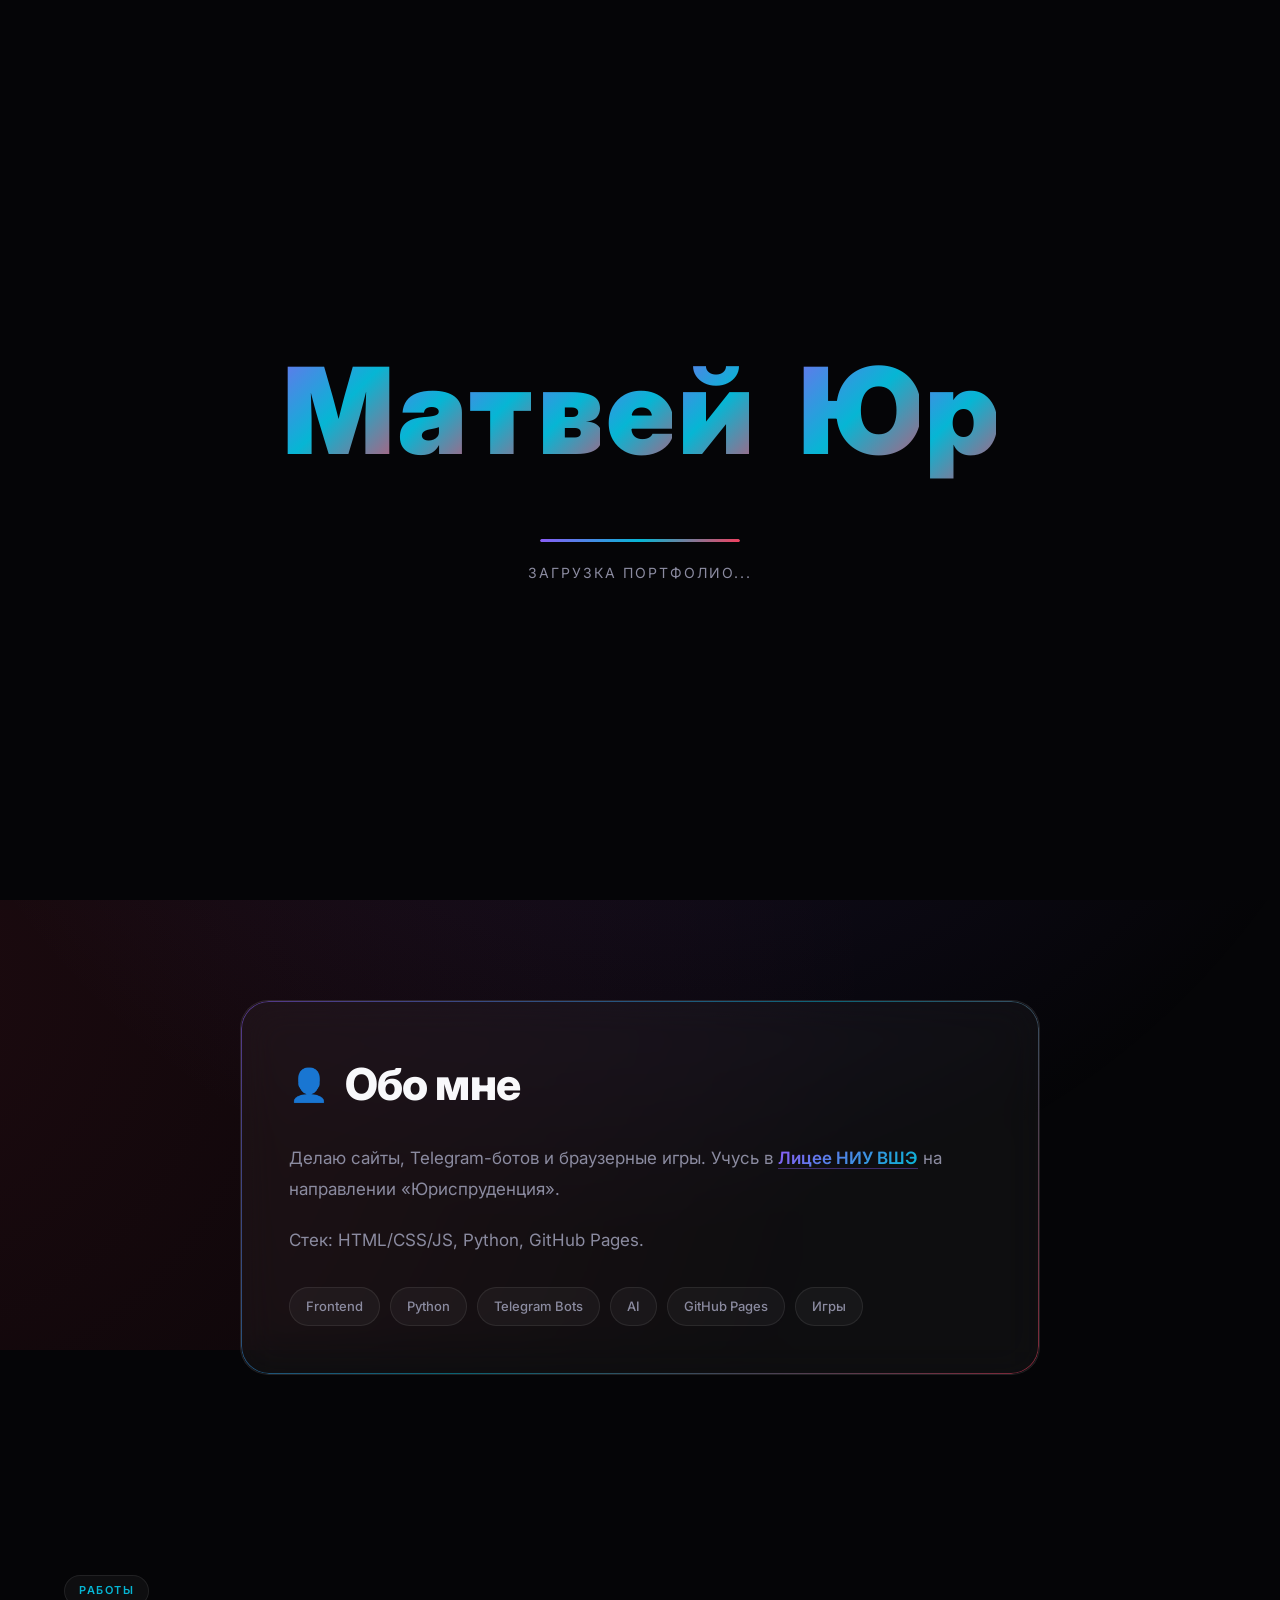
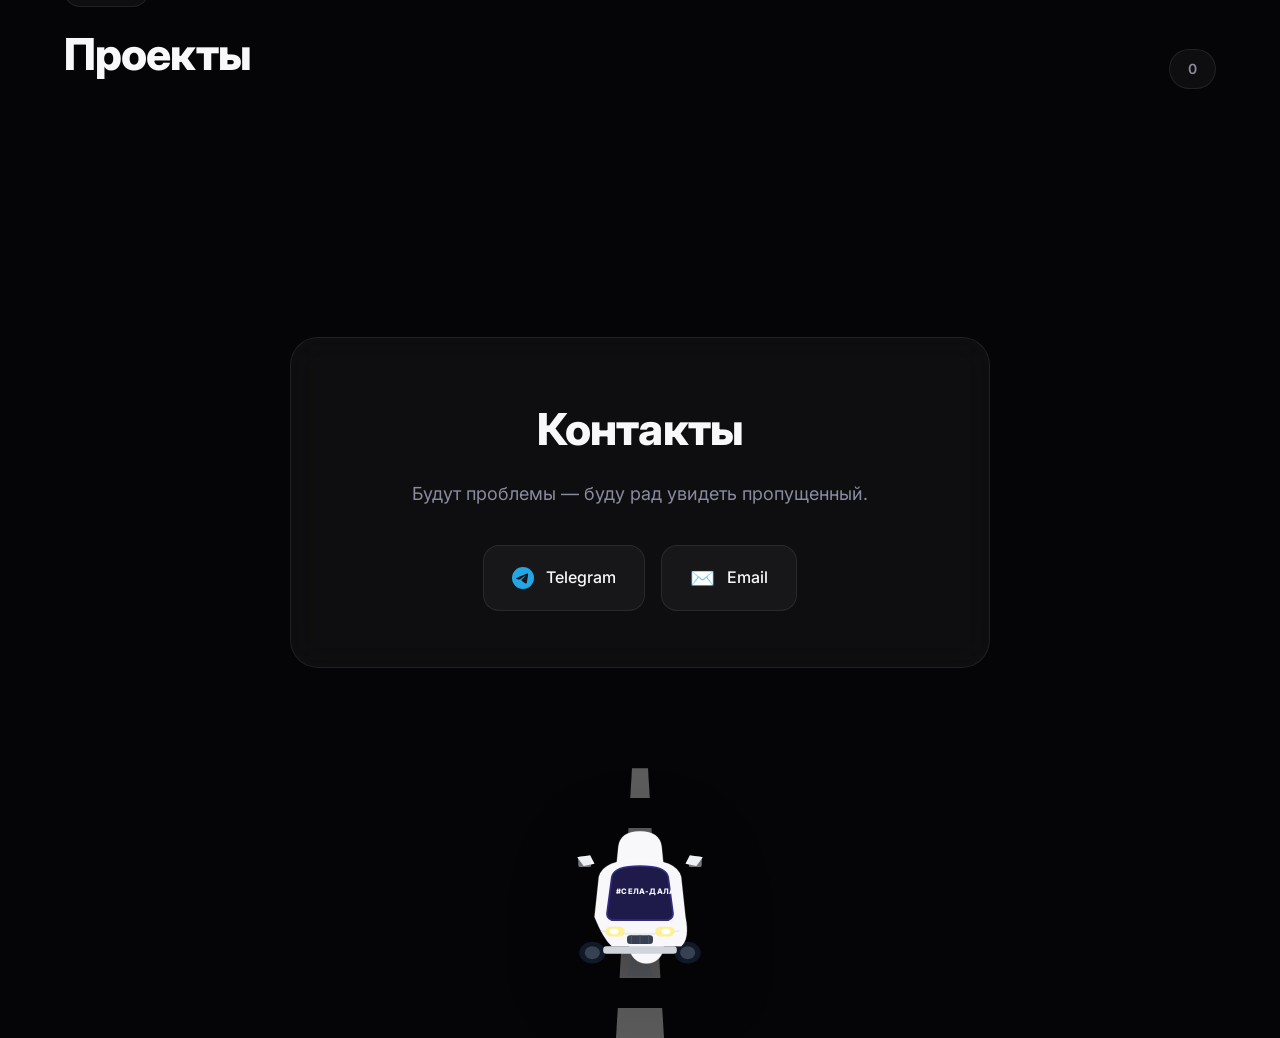
==== commit 6102ba0f: "Taller front-view car proportions, less flattened" ====
--- a/index.html
+++ b/index.html
@@ -143,52 +143,55 @@
             <div class="car-road"></div>
             <div class="car-scene">
                 <div class="car-wrapper">
-                    <svg class="car-body" viewBox="0 0 180 110" fill="none" xmlns="http://www.w3.org/2000/svg">
+                    <svg class="car-body" viewBox="0 0 120 150" fill="none" xmlns="http://www.w3.org/2000/svg">
                         <!-- road perspective -->
-                        <path d="M70 110 L82 80 L98 80 L110 110 Z" fill="#374151" opacity="0.25"/>
+                        <path d="M48 150 L56 110 L64 110 L72 150 Z" fill="#374151" opacity="0.25"/>
 
                         <!-- wheels -->
-                        <ellipse cx="32" cy="92" rx="16" ry="10" fill="#111827"/>
-                        <ellipse cx="148" cy="92" rx="16" ry="10" fill="#111827"/>
-                        <ellipse cx="32" cy="92" rx="10" ry="6" fill="#374151"/>
-                        <ellipse cx="148" cy="92" rx="10" ry="6" fill="#374151"/>
+                        <ellipse cx="16" cy="128" rx="12" ry="10" fill="#111827"/>
+                        <ellipse cx="104" cy="128" rx="12" ry="10" fill="#111827"/>
+                        <ellipse cx="16" cy="128" rx="7" ry="6" fill="#374151"/>
+                        <ellipse cx="104" cy="128" rx="7" ry="6" fill="#374151"/>
 
                         <!-- left mirror -->
-                        <path d="M10 45 L4 38 L16 36 L20 42 Z" fill="#f8f8fb"/>
-                        <rect x="4" y="36" width="14" height="10" rx="2" fill="#e5e7eb" opacity="0.5"/>
+                        <path d="M8 48 L2 40 L14 38 L18 46 Z" fill="#f8f8fb"/>
+                        <rect x="3" y="39" width="12" height="10" rx="2" fill="#e5e7eb" opacity="0.5"/>
 
                         <!-- right mirror -->
-                        <path d="M170 45 L176 38 L164 36 L160 42 Z" fill="#f8f8fb"/>
-                        <rect x="162" y="36" width="14" height="10" rx="2" fill="#e5e7eb" opacity="0.5"/>
+                        <path d="M112 48 L118 40 L106 38 L102 46 Z" fill="#f8f8fb"/>
+                        <rect x="105" y="39" width="12" height="10" rx="2" fill="#e5e7eb" opacity="0.5"/>
+
+                        <!-- roof -->
+                        <path d="M38 50 L40 30 Q42 16 60 16 Q78 16 80 30 L82 50" fill="#f8f8fb" stroke="rgba(255,255,255,0.2)" stroke-width="1"/>
 
                         <!-- body -->
-                        <path d="M25 70 L28 38 Q32 20 90 20 Q148 20 152 38 L155 70 Q158 85 150 90 L130 90 A18 18 0 0 1 94 90 L86 90 A18 18 0 0 1 50 90 L30 90 Q22 85 25 70 Z" fill="#f8f8fb"/>
-                        <path d="M25 70 L28 38 Q32 20 90 20 Q148 20 152 38 L155 70 Q158 85 150 90 L130 90 A18 18 0 0 1 94 90 L86 90 A18 18 0 0 1 50 90 L30 90 Q22 85 25 70 Z" stroke="rgba(255,255,255,0.2)" stroke-width="1" fill="none"/>
+                        <path d="M18 95 L22 58 Q26 42 60 42 Q94 42 98 58 L102 95 Q106 115 98 122 L82 122 A16 16 0 0 1 50 122 L34 122 Q26 115 18 95 Z" fill="#f8f8fb"/>
+                        <path d="M18 95 L22 58 Q26 42 60 42 Q94 42 98 58 L102 95 Q106 115 98 122 L82 122 A16 16 0 0 1 50 122 L34 122 Q26 115 18 95 Z" stroke="rgba(255,255,255,0.2)" stroke-width="1" fill="none"/>
 
                         <!-- windshield -->
-                        <path d="M45 60 L48 38 Q52 28 90 28 Q128 28 132 38 L135 60 Q137 68 130 70 L50 70 Q43 68 45 60 Z" fill="#1e1b4b"/>
-                        <path d="M45 60 L48 38 Q52 28 90 28 Q128 28 132 38 L135 60 Q137 68 130 70 L50 70 Q43 68 45 60 Z" stroke="#312e81" stroke-width="1.5" fill="none"/>
+                        <path d="M30 88 L34 58 Q36 48 60 48 Q84 48 86 58 L90 88 Q92 96 86 98 L34 98 Q28 96 30 88 Z" fill="#1e1b4b"/>
+                        <path d="M30 88 L34 58 Q36 48 60 48 Q84 48 86 58 L90 88 Q92 96 86 98 L34 98 Q28 96 30 88 Z" stroke="#312e81" stroke-width="1.5" fill="none"/>
 
                         <!-- text on windshield -->
-                        <text x="60" y="52" font-family="Inter, sans-serif" font-size="9" font-weight="800" fill="#f8f8fb" letter-spacing="0.3">#СЕЛА-ДАЛА</text>
+                        <text x="38" y="74" font-family="Inter, sans-serif" font-size="7" font-weight="800" fill="#f8f8fb" letter-spacing="0.2">#СЕЛА-ДАЛА</text>
 
                         <!-- hood -->
-                        <path d="M30 78 Q90 84 150 78" stroke="#e5e7eb" stroke-width="1.5" fill="none"/>
+                        <path d="M24 108 Q60 114 96 108" stroke="#e5e7eb" stroke-width="1.5" fill="none"/>
 
                         <!-- headlights -->
-                        <rect x="38" y="72" width="22" height="10" rx="5" fill="#fef08a" opacity="0.9"/>
-                        <rect x="120" y="72" width="22" height="10" rx="5" fill="#fef08a" opacity="0.9"/>
-                        <rect x="44" y="74" width="10" height="6" rx="3" fill="#fff"/>
-                        <rect x="126" y="74" width="10" height="6" rx="3" fill="#fff"/>
+                        <rect x="28" y="104" width="18" height="9" rx="4.5" fill="#fef08a" opacity="0.9"/>
+                        <rect x="74" y="104" width="18" height="9" rx="4.5" fill="#fef08a" opacity="0.9"/>
+                        <rect x="32" y="106" width="8" height="5" rx="2.5" fill="#fff"/>
+                        <rect x="80" y="106" width="8" height="5" rx="2.5" fill="#fff"/>
 
                         <!-- grille -->
-                        <rect x="75" y="78" width="30" height="8" rx="3" fill="#374151"/>
-                        <line x1="80" y1="78" x2="80" y2="86" stroke="#4b5563" stroke-width="1"/>
-                        <line x1="90" y1="78" x2="90" y2="86" stroke="#4b5563" stroke-width="1"/>
-                        <line x1="100" y1="78" x2="100" y2="86" stroke="#4b5563" stroke-width="1"/>
+                        <rect x="48" y="112" width="24" height="8" rx="3" fill="#374151"/>
+                        <line x1="52" y1="112" x2="52" y2="120" stroke="#4b5563" stroke-width="1"/>
+                        <line x1="60" y1="112" x2="60" y2="120" stroke="#4b5563" stroke-width="1"/>
+                        <line x1="68" y1="112" x2="68" y2="120" stroke="#4b5563" stroke-width="1"/>
 
                         <!-- bumper -->
-                        <rect x="35" y="86" width="110" height="6" rx="3" fill="#d1d5db"/>
+                        <rect x="26" y="122" width="68" height="7" rx="3" fill="#d1d5db"/>
                     </svg>
                 </div>
             </div>
--- a/assets/css/style.css
+++ b/assets/css/style.css
@@ -903,7 +903,7 @@
     margin-left: calc(-50vw + 50%);
     padding: 60px 0 50px;
     overflow: hidden;
-    min-height: 150px;
+    min-height: 200px;
 }
 
 .car-road {
@@ -911,17 +911,17 @@
     bottom: 0;
     left: 50%;
     transform: translateX(-50%);
-    width: 140px;
+    width: 160px;
     height: 100%;
     background: repeating-linear-gradient(
         180deg,
         rgba(255, 255, 255, 0.35) 0,
-        rgba(255, 255, 255, 0.35) 25px,
-        transparent 25px,
-        transparent 50px
+        rgba(255, 255, 255, 0.35) 30px,
+        transparent 30px,
+        transparent 60px
     );
     clip-path: polygon(35% 100%, 65% 100%, 55% 0, 45% 0);
-    animation: roadMove 0.6s linear infinite;
+    animation: roadMove 0.7s linear infinite;
 }
 
 @keyframes roadMove {
@@ -932,7 +932,7 @@
 .car-scene {
     position: relative;
     width: 100%;
-    height: 110px;
+    height: 160px;
 }
 
 .car-wrapper {
@@ -1067,15 +1067,19 @@
         min-height: 110px;
     }
 
+    .car-section {
+        min-height: 160px;
+    }
+
     .car-wrapper {
         width: 100px;
     }
 
     .car-scene {
-        height: 100px;
+        height: 130px;
     }
 
     .car-road {
-        width: 90px;
-    }
-}
+        width: 120px;
+    }
+}
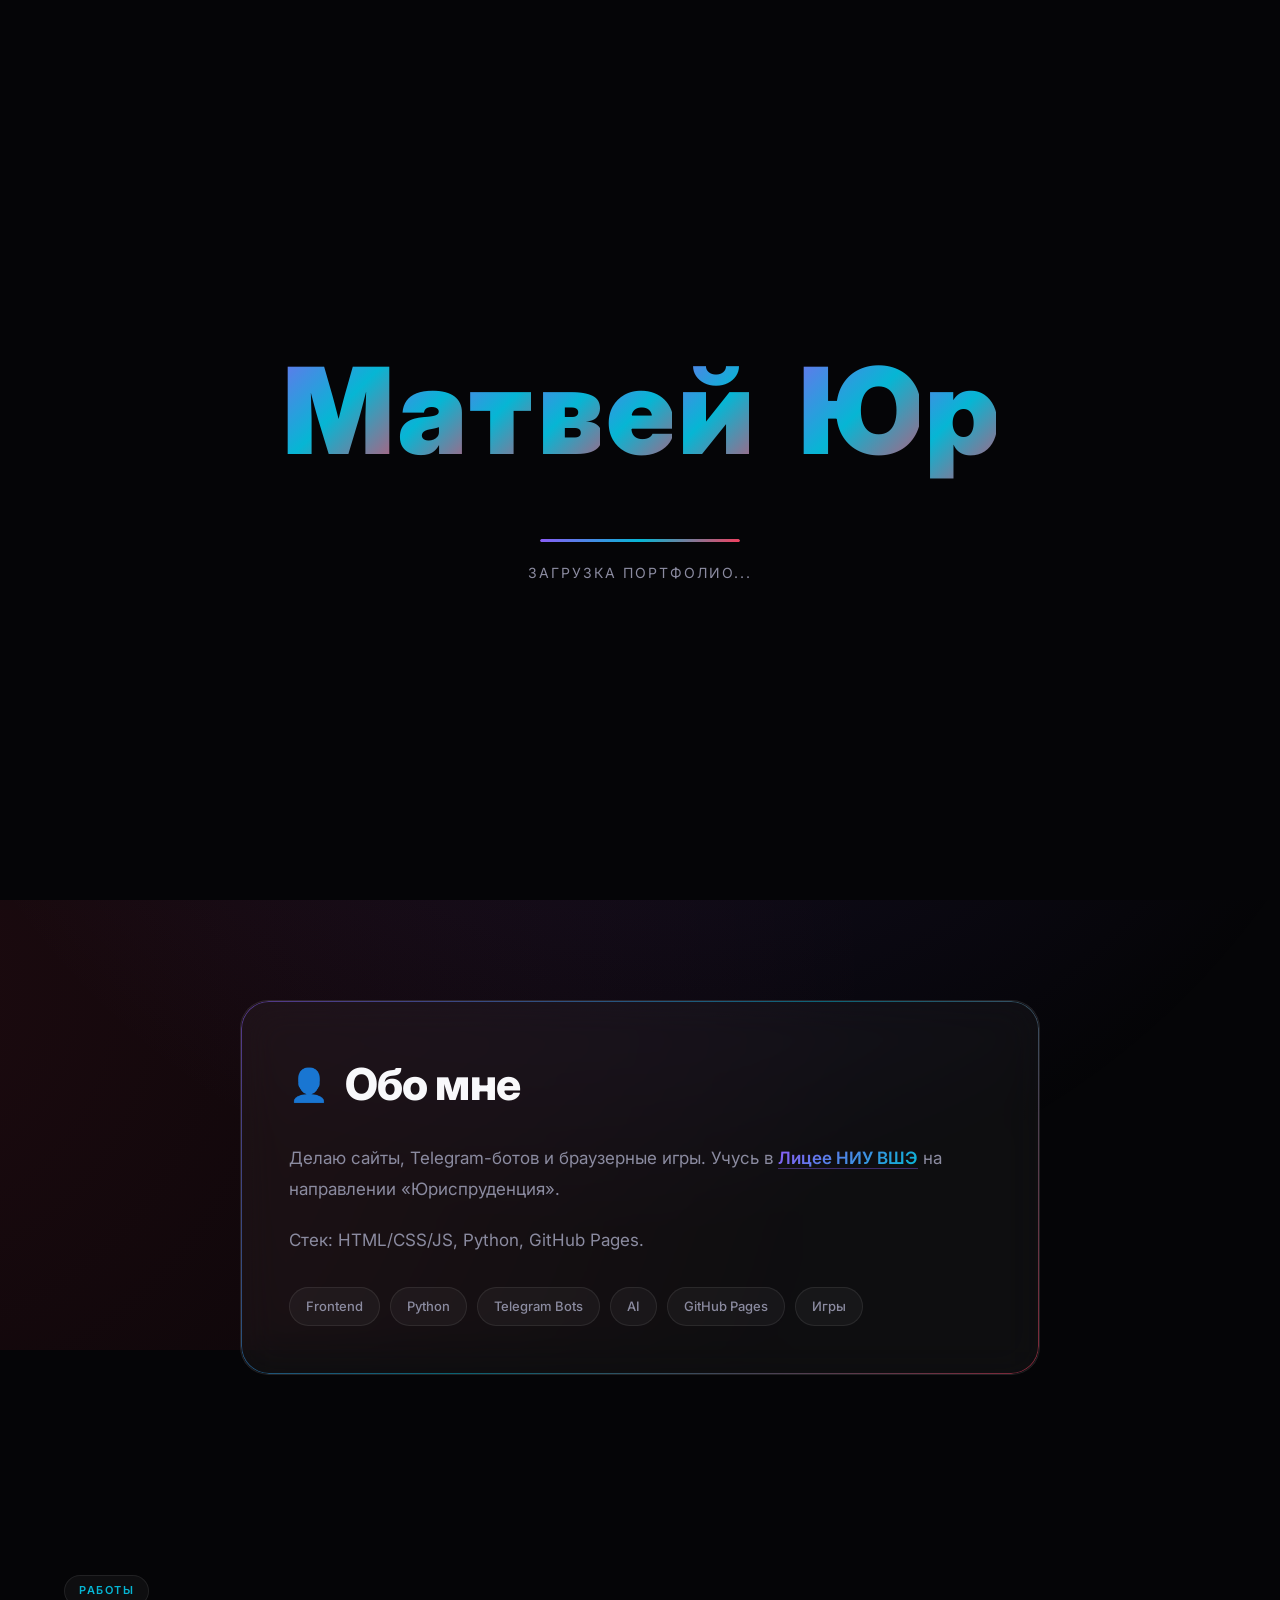
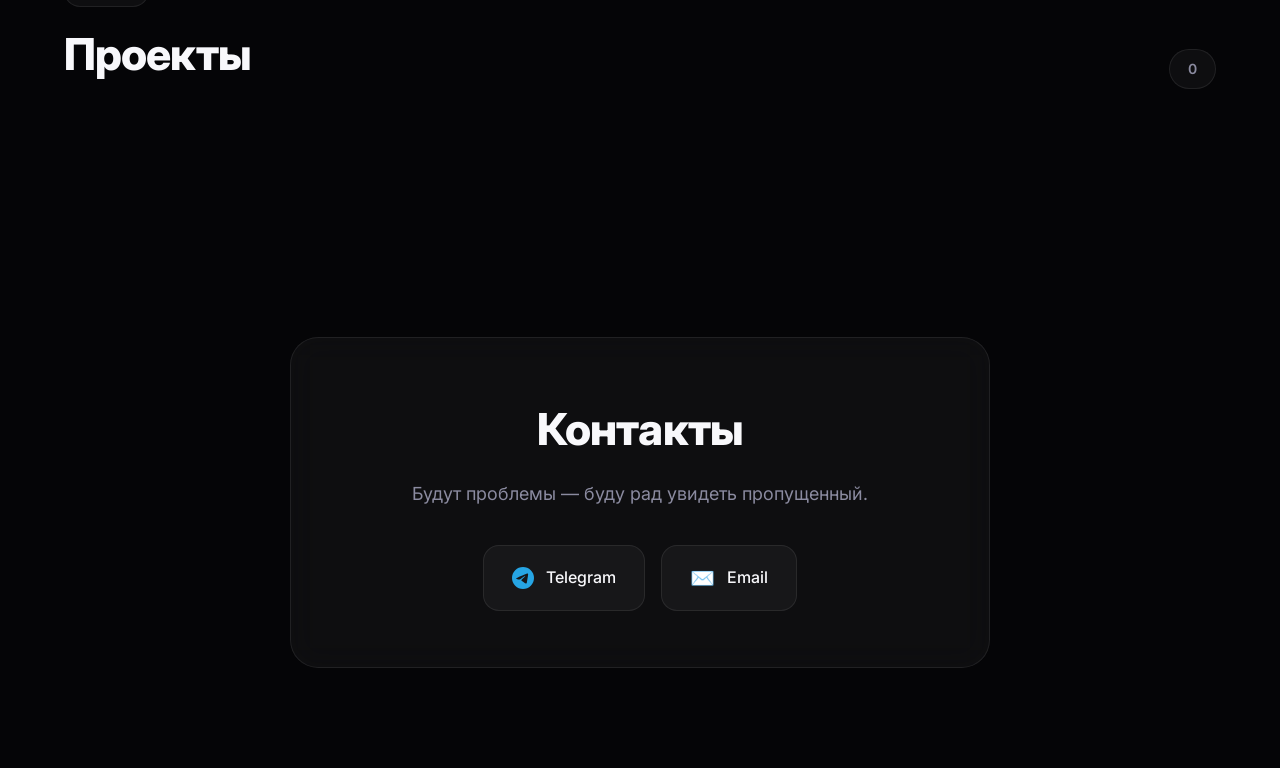
==== commit 58882706: "Remove car animation entirely" ====
--- a/index.html
+++ b/index.html
@@ -138,64 +138,6 @@
             </div>
         </section>
 
-        <!-- Car Animation -->
-        <section class="car-section reveal">
-            <div class="car-road"></div>
-            <div class="car-scene">
-                <div class="car-wrapper">
-                    <svg class="car-body" viewBox="0 0 120 150" fill="none" xmlns="http://www.w3.org/2000/svg">
-                        <!-- road perspective -->
-                        <path d="M48 150 L56 110 L64 110 L72 150 Z" fill="#374151" opacity="0.25"/>
-
-                        <!-- wheels -->
-                        <ellipse cx="16" cy="128" rx="12" ry="10" fill="#111827"/>
-                        <ellipse cx="104" cy="128" rx="12" ry="10" fill="#111827"/>
-                        <ellipse cx="16" cy="128" rx="7" ry="6" fill="#374151"/>
-                        <ellipse cx="104" cy="128" rx="7" ry="6" fill="#374151"/>
-
-                        <!-- left mirror -->
-                        <path d="M8 48 L2 40 L14 38 L18 46 Z" fill="#f8f8fb"/>
-                        <rect x="3" y="39" width="12" height="10" rx="2" fill="#e5e7eb" opacity="0.5"/>
-
-                        <!-- right mirror -->
-                        <path d="M112 48 L118 40 L106 38 L102 46 Z" fill="#f8f8fb"/>
-                        <rect x="105" y="39" width="12" height="10" rx="2" fill="#e5e7eb" opacity="0.5"/>
-
-                        <!-- roof -->
-                        <path d="M38 50 L40 30 Q42 16 60 16 Q78 16 80 30 L82 50" fill="#f8f8fb" stroke="rgba(255,255,255,0.2)" stroke-width="1"/>
-
-                        <!-- body -->
-                        <path d="M18 95 L22 58 Q26 42 60 42 Q94 42 98 58 L102 95 Q106 115 98 122 L82 122 A16 16 0 0 1 50 122 L34 122 Q26 115 18 95 Z" fill="#f8f8fb"/>
-                        <path d="M18 95 L22 58 Q26 42 60 42 Q94 42 98 58 L102 95 Q106 115 98 122 L82 122 A16 16 0 0 1 50 122 L34 122 Q26 115 18 95 Z" stroke="rgba(255,255,255,0.2)" stroke-width="1" fill="none"/>
-
-                        <!-- windshield -->
-                        <path d="M30 88 L34 58 Q36 48 60 48 Q84 48 86 58 L90 88 Q92 96 86 98 L34 98 Q28 96 30 88 Z" fill="#1e1b4b"/>
-                        <path d="M30 88 L34 58 Q36 48 60 48 Q84 48 86 58 L90 88 Q92 96 86 98 L34 98 Q28 96 30 88 Z" stroke="#312e81" stroke-width="1.5" fill="none"/>
-
-                        <!-- text on windshield -->
-                        <text x="38" y="74" font-family="Inter, sans-serif" font-size="7" font-weight="800" fill="#f8f8fb" letter-spacing="0.2">#СЕЛА-ДАЛА</text>
-
-                        <!-- hood -->
-                        <path d="M24 108 Q60 114 96 108" stroke="#e5e7eb" stroke-width="1.5" fill="none"/>
-
-                        <!-- headlights -->
-                        <rect x="28" y="104" width="18" height="9" rx="4.5" fill="#fef08a" opacity="0.9"/>
-                        <rect x="74" y="104" width="18" height="9" rx="4.5" fill="#fef08a" opacity="0.9"/>
-                        <rect x="32" y="106" width="8" height="5" rx="2.5" fill="#fff"/>
-                        <rect x="80" y="106" width="8" height="5" rx="2.5" fill="#fff"/>
-
-                        <!-- grille -->
-                        <rect x="48" y="112" width="24" height="8" rx="3" fill="#374151"/>
-                        <line x1="52" y1="112" x2="52" y2="120" stroke="#4b5563" stroke-width="1"/>
-                        <line x1="60" y1="112" x2="60" y2="120" stroke="#4b5563" stroke-width="1"/>
-                        <line x1="68" y1="112" x2="68" y2="120" stroke="#4b5563" stroke-width="1"/>
-
-                        <!-- bumper -->
-                        <rect x="26" y="122" width="68" height="7" rx="3" fill="#d1d5db"/>
-                    </svg>
-                </div>
-            </div>
-        </section>
     </main>
 
     <script src="assets/js/main.js"></script>
--- a/assets/css/style.css
+++ b/assets/css/style.css
@@ -896,73 +896,6 @@
     height: 100%;
 }
 
-/* Car animation */
-.car-section {
-    position: relative;
-    width: 100vw;
-    margin-left: calc(-50vw + 50%);
-    padding: 60px 0 50px;
-    overflow: hidden;
-    min-height: 200px;
-}
-
-.car-road {
-    position: absolute;
-    bottom: 0;
-    left: 50%;
-    transform: translateX(-50%);
-    width: 160px;
-    height: 100%;
-    background: repeating-linear-gradient(
-        180deg,
-        rgba(255, 255, 255, 0.35) 0,
-        rgba(255, 255, 255, 0.35) 30px,
-        transparent 30px,
-        transparent 60px
-    );
-    clip-path: polygon(35% 100%, 65% 100%, 55% 0, 45% 0);
-    animation: roadMove 0.7s linear infinite;
-}
-
-@keyframes roadMove {
-    from { background-position: 0 0; }
-    to { background-position: 0 50px; }
-}
-
-.car-scene {
-    position: relative;
-    width: 100%;
-    height: 160px;
-}
-
-.car-wrapper {
-    position: absolute;
-    bottom: 12px;
-    left: 50%;
-    width: 130px;
-    transform: translateX(-50%);
-    animation: carIdle 2s ease-in-out infinite;
-}
-
-@keyframes carIdle {
-    0%, 100% {
-        transform: translateX(-50%) translateY(0);
-    }
-    25% {
-        transform: translateX(-50%) translateY(-2px);
-    }
-    75% {
-        transform: translateX(-50%) translateY(-1px);
-    }
-}
-
-.car-body {
-    width: 100%;
-    height: auto;
-    display: block;
-    filter: drop-shadow(0 15px 40px rgba(0, 0, 0, 0.4));
-}
-
 /* Reveal animation */
 .reveal {
     opacity: 0;
@@ -1061,25 +994,4 @@
         flex-direction: column;
         align-items: stretch;
     }
-
-    .car-section {
-        padding: 40px 0 35px;
-        min-height: 110px;
-    }
-
-    .car-section {
-        min-height: 160px;
-    }
-
-    .car-wrapper {
-        width: 100px;
-    }
-
-    .car-scene {
-        height: 130px;
-    }
-
-    .car-road {
-        width: 120px;
-    }
-}
+}
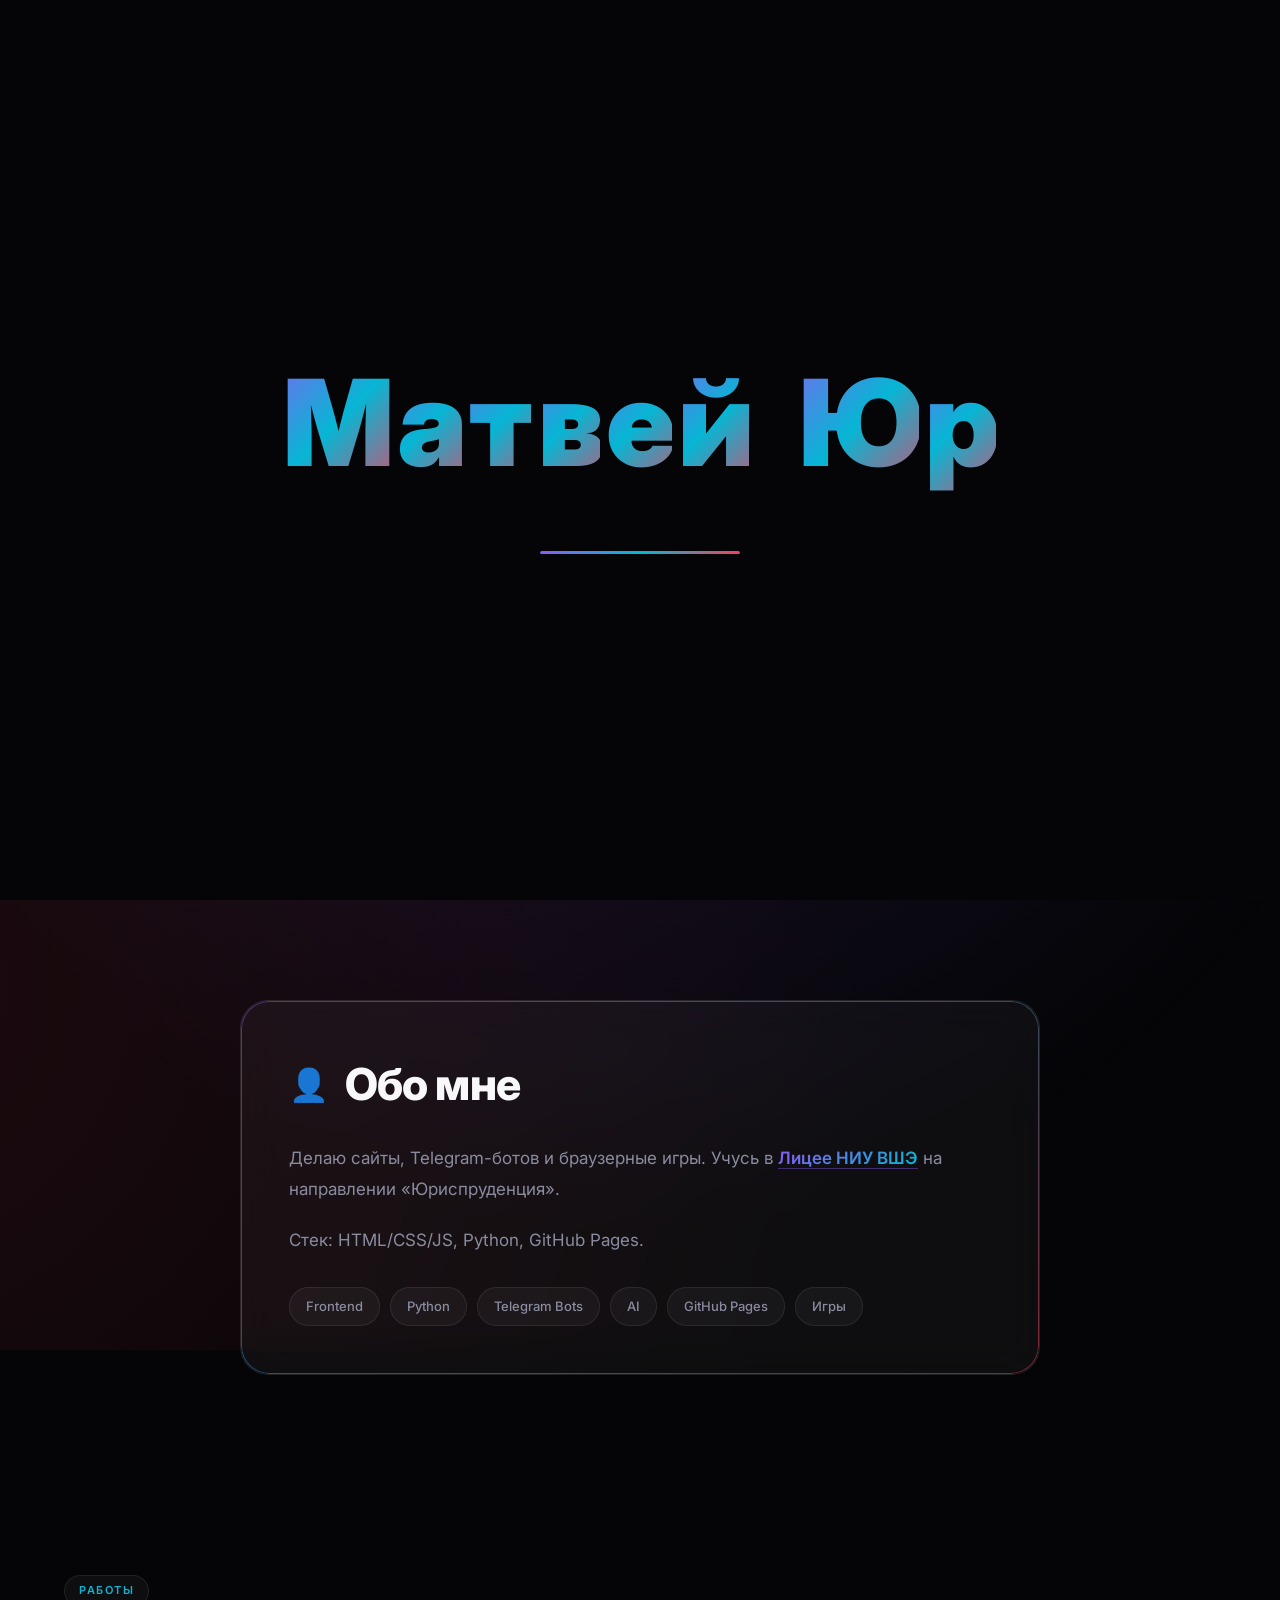
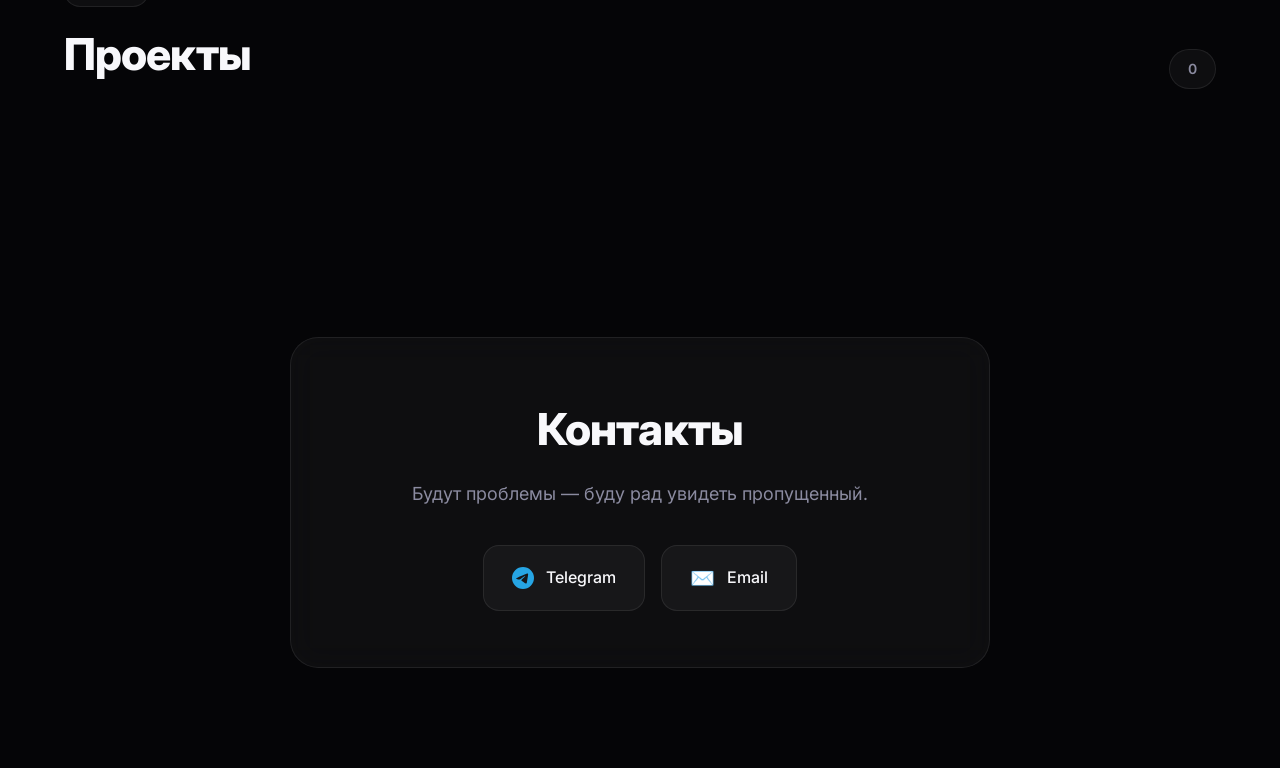
==== commit a45bd2fe: "Replace portfolio with bio, remove loader text" ====
--- a/index.html
+++ b/index.html
@@ -3,8 +3,8 @@
 <head>
     <meta charset="UTF-8">
     <meta name="viewport" content="width=device-width, initial-scale=1.0">
-    <title>Матвей Юр | Портфолио</title>
-    <meta name="description" content="Портфолио Матвея Юра: сайты, боты, игры и эксперименты.">
+    <title>Матвей Юр | Bio</title>
+    <meta name="description" content="Bio Матвея Юра: сайты, боты, игры и эксперименты.">
     <link rel="stylesheet" href="assets/css/style.css">
     <link rel="preconnect" href="https://fonts.googleapis.com">
     <link rel="preconnect" href="https://fonts.gstatic.com" crossorigin>
@@ -28,7 +28,7 @@
             <div class="loader-bar">
                 <div class="loader-progress"></div>
             </div>
-            <div class="loader-text">Загрузка портфолио...</div>
+            <div class="loader-text"></div>
         </div>
     </div>
 
@@ -54,7 +54,7 @@
             <div class="hero-glow"></div>
             <div class="hero-inner">
                 <div class="hero-text">
-                    <div class="hero-badge">Портфолио</div>
+                    <div class="hero-badge">Bio</div>
                     <h1 class="hero-title">
                         <span class="hero-title-line">Матвей</span>
                         <span class="hero-title-line hero-title-accent">Юр</span>
